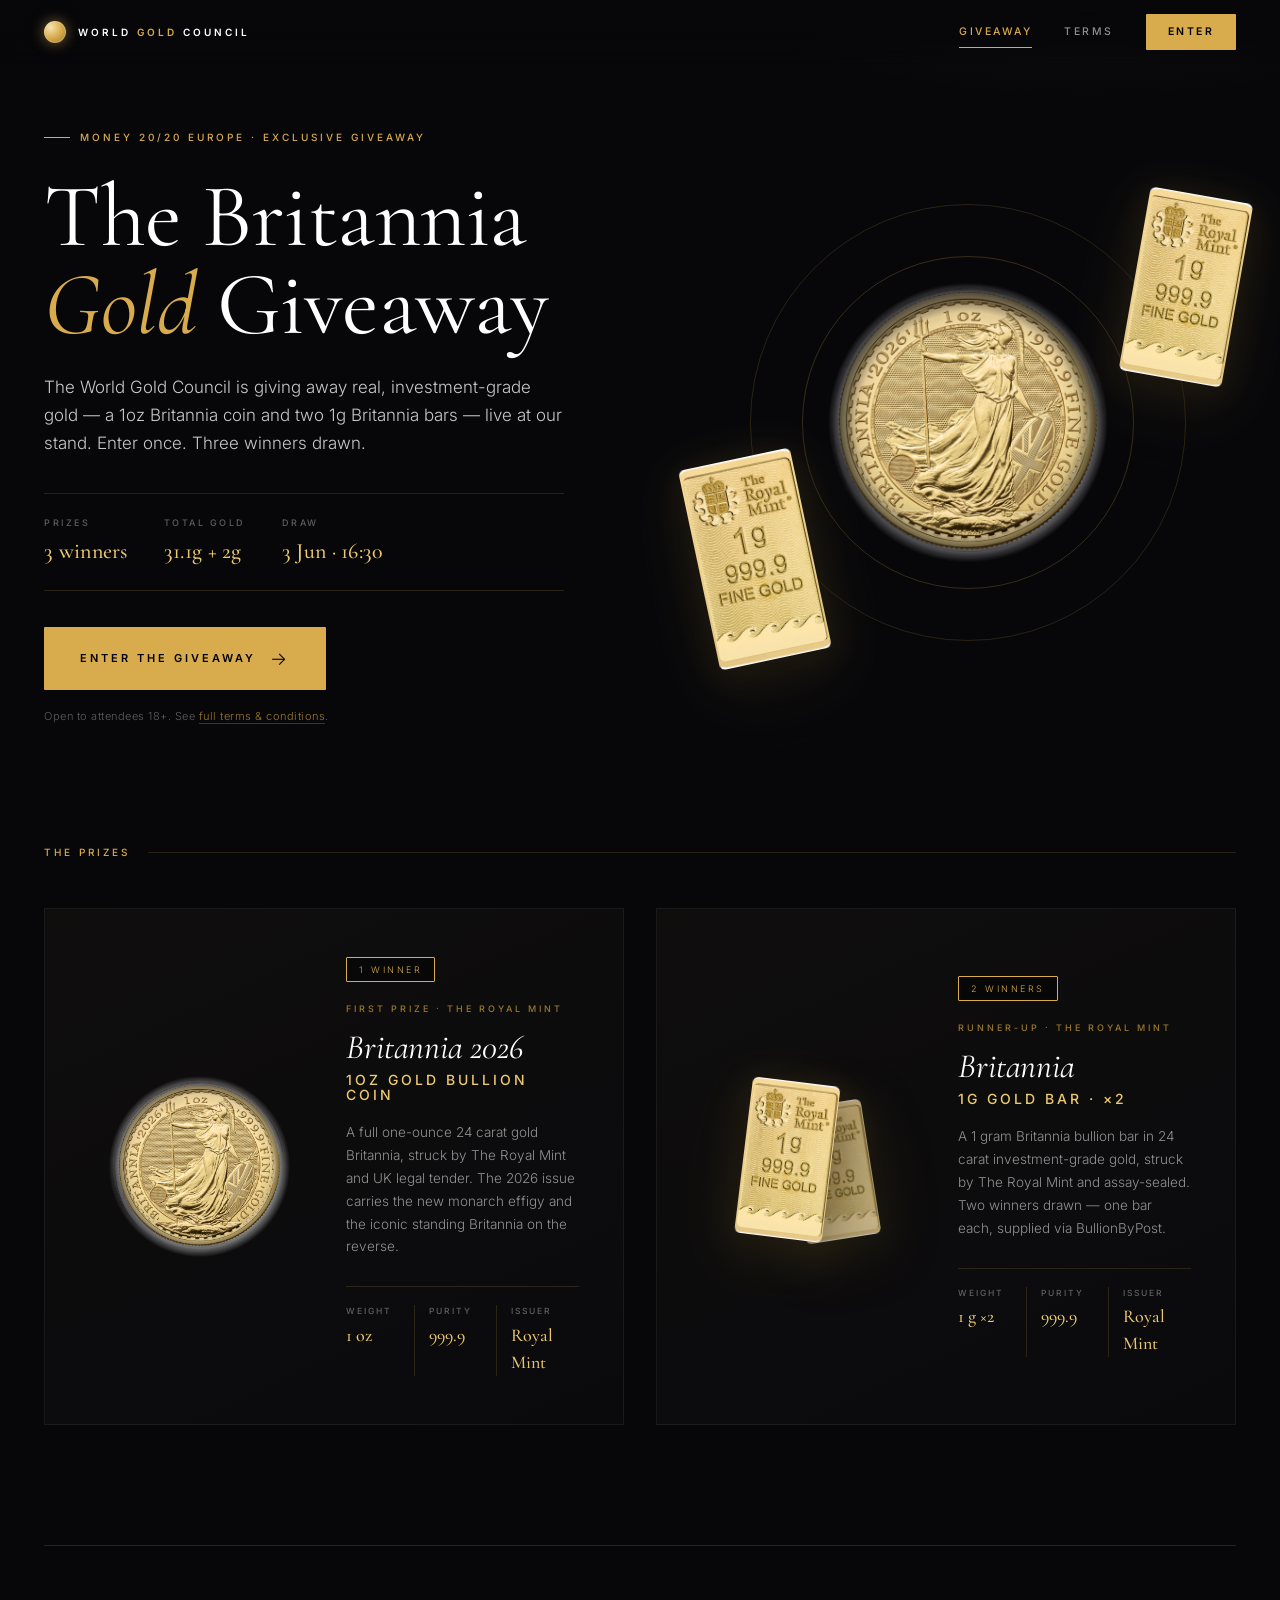
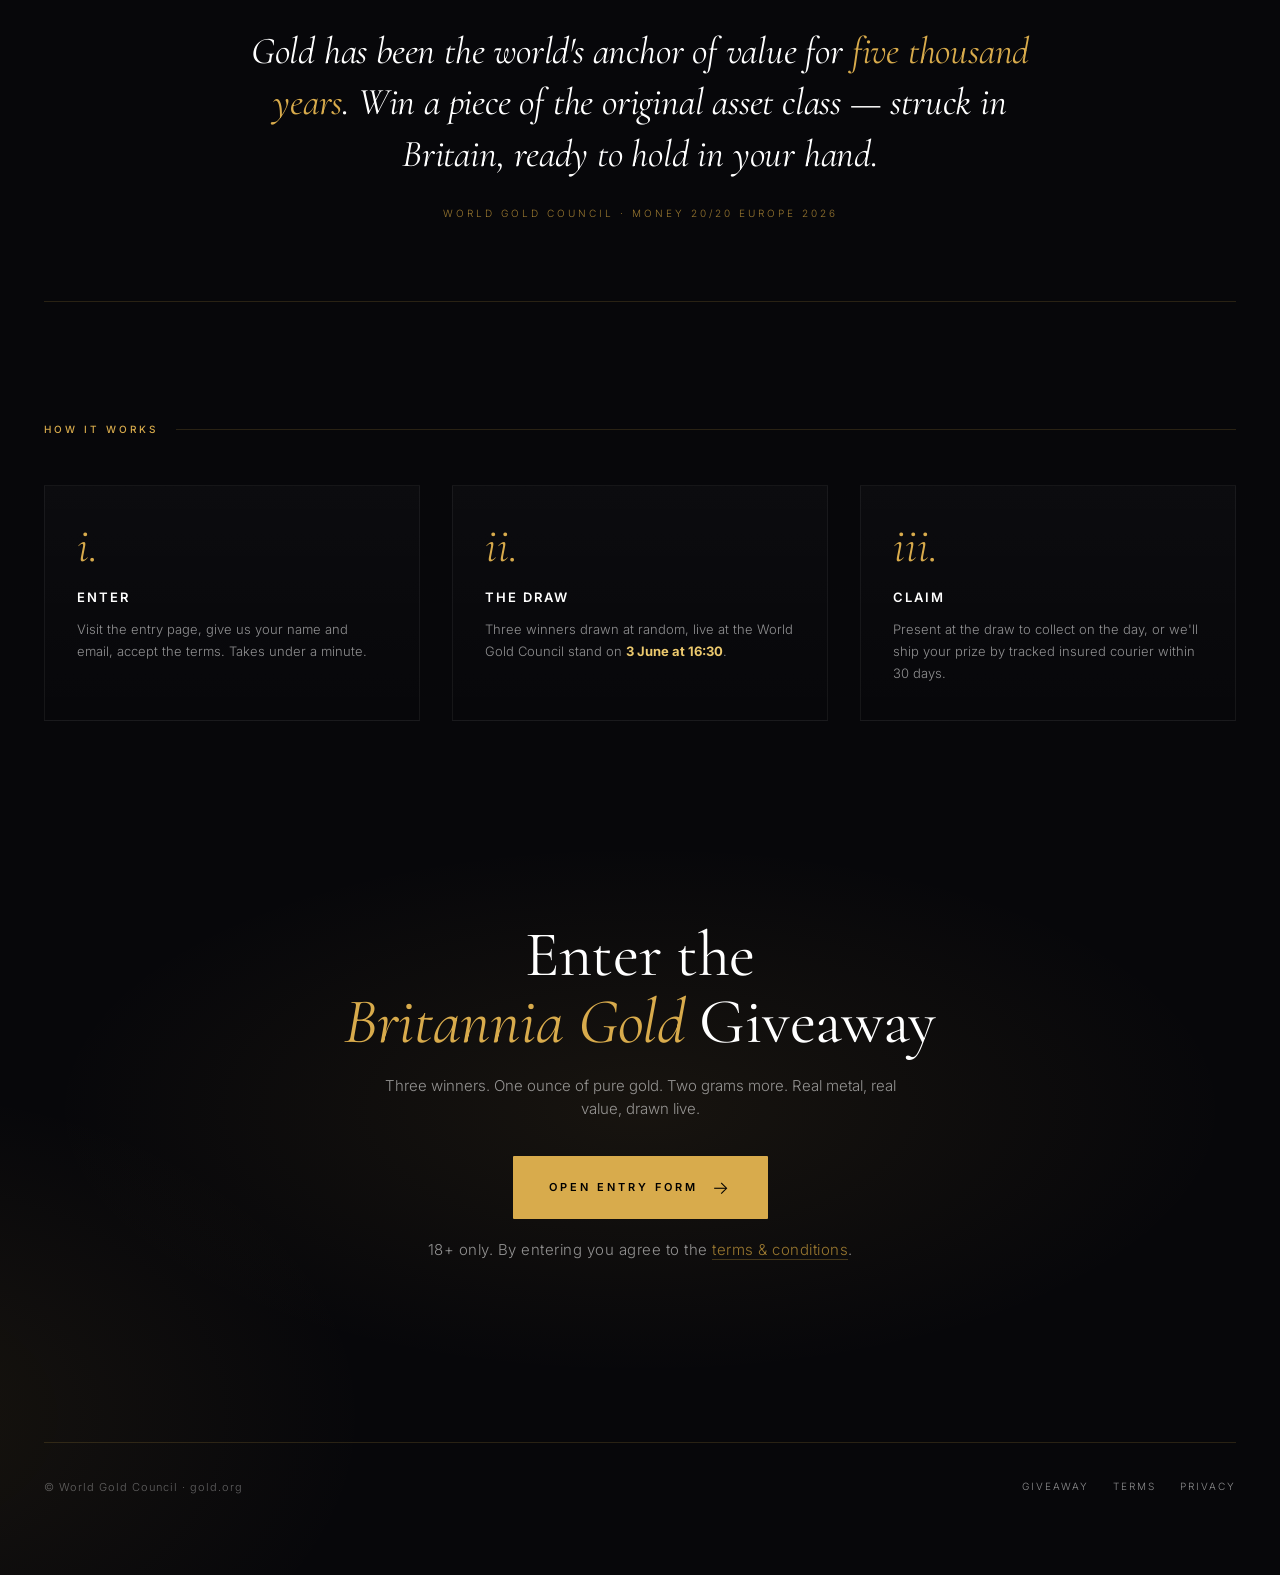
==== index.html @ b388263b "Kill white flash: dark iframe bg + gold disc loader, fade in on load" ====
<!DOCTYPE html>
<html lang="en">
<head>
<meta charset="UTF-8">
<meta name="viewport" content="width=device-width, initial-scale=1.0">
<title>The Britannia Gold Giveaway — World Gold Council</title>
<link rel="preconnect" href="https://fonts.googleapis.com">
<link rel="preconnect" href="https://fonts.gstatic.com" crossorigin>
<link href="https://fonts.googleapis.com/css2?family=Cormorant+Garamond:ital,wght@0,300;0,400;0,500;0,600;1,300;1,400;1,500&family=Inter:wght@300;400;500;600;700&display=swap" rel="stylesheet">
<link rel="stylesheet" href="styles.css">
</head>
<body>

<!-- ═══ HEADER ═══ -->
<header class="hdr">
  <a class="brand" href="index.html">
    <span class="brand-mark"></span>
    <span class="brand-text">World <span>Gold</span> Council</span>
  </a>
  <nav class="nav">
    <a class="on" href="index.html">Giveaway</a>
    <a href="terms.html">Terms</a>
    <a class="cta" href="#enter">Enter</a>
  </nav>
</header>

<!-- ═══ MAIN ═══ -->
<main class="page">

  <!-- HERO -->
  <section class="hero">
    <div class="hero-copy">
      <p class="eyebrow">Money 20/20 Europe · Exclusive Giveaway</p>
      <h1 class="hero-title">The Britannia<br><em>Gold</em> Giveaway</h1>
      <p class="hero-sub">
        The World Gold Council is giving away real, investment-grade gold &mdash;
        a 1oz Britannia coin and two 1g Britannia bars &mdash; live at our stand.
        Enter once. Three winners drawn.
      </p>

      <div class="hero-meta">
        <div class="hero-meta-item">
          <span class="hero-meta-label">Prizes</span>
          <span class="hero-meta-value">3 winners</span>
        </div>
        <div class="hero-meta-item">
          <span class="hero-meta-label">Total gold</span>
          <span class="hero-meta-value">31.1g + 2g</span>
        </div>
        <div class="hero-meta-item">
          <span class="hero-meta-label">Draw</span>
          <span class="hero-meta-value">3 Jun · 16:30</span>
        </div>
      </div>

      <a class="hero-cta" href="#enter" id="cta-top">
        Enter the Giveaway
        <span class="arrow">→</span>
      </a>
      <p class="hero-fine">
        Open to attendees 18+. See <a href="terms.html">full terms &amp; conditions</a>.
      </p>
    </div>

    <!-- Hero visual -->
    <div class="hero-art">
      <div class="stage">
        <span class="ring r1"></span>
        <span class="ring r2"></span>
        <span class="ring r3"></span>

        <!-- 1g bar — top right -->
        <div class="bar-stage b2">
          <img class="product-bar" src="img/britannia-1g-bar.webp" alt="Royal Mint Britannia 1g Gold Bar">
        </div>

        <!-- 1oz coin centre -->
        <div class="coin-stage">
          <img class="product-coin" src="img/britannia-1oz-coin.jpg" alt="Britannia 2026 1oz Gold Bullion Coin">
        </div>


        <!-- 1g bar — bottom left -->
        <div class="bar-stage b1">
          <img class="product-bar" src="img/britannia-1g-bar.webp" alt="Royal Mint Britannia 1g Gold Bar">
        </div>
      </div>
    </div>
  </section>

  <!-- ═══ PRIZES ═══ -->
  <p class="section-label">The Prizes</p>
  <section class="prizes">

    <article class="prize">
      <div class="prize-art">
        <img class="product-coin" src="img/britannia-1oz-coin.jpg" alt="Britannia 2026 1oz Gold Bullion Coin">
      </div>
      <div class="prize-body">
        <span class="badge">1 Winner</span>
        <p class="prize-kicker">First Prize · The Royal Mint</p>
        <h3 class="prize-title">Britannia 2026<strong>1oz Gold Bullion Coin</strong></h3>
        <p class="prize-desc">
          A full one-ounce 24 carat gold Britannia, struck by The Royal Mint
          and UK legal tender. The 2026 issue carries the new monarch effigy
          and the iconic standing Britannia on the reverse.
        </p>
        <div class="prize-specs">
          <div class="spec"><span class="spec-label">Weight</span><span class="spec-value">1 oz</span></div>
          <div class="spec"><span class="spec-label">Purity</span><span class="spec-value">999.9</span></div>
          <div class="spec"><span class="spec-label">Issuer</span><span class="spec-value">Royal Mint</span></div>
        </div>
      </div>
    </article>

    <article class="prize">
      <div class="prize-art">
        <div class="bar-pair">
          <img class="product-bar" src="img/britannia-1g-bar.webp" alt="Royal Mint Britannia 1g Gold Bar">
          <img class="product-bar" src="img/britannia-1g-bar.webp" alt="Royal Mint Britannia 1g Gold Bar">
        </div>
      </div>
      <div class="prize-body">
        <span class="badge">2 Winners</span>
        <p class="prize-kicker">Runner-up · The Royal Mint</p>
        <h3 class="prize-title">Britannia<strong>1g Gold Bar · ×2</strong></h3>
        <p class="prize-desc">
          A 1 gram Britannia bullion bar in 24 carat investment-grade gold,
          struck by The Royal Mint and assay-sealed. Two winners drawn &mdash;
          one bar each, supplied via BullionByPost.
        </p>
        <div class="prize-specs">
          <div class="spec"><span class="spec-label">Weight</span><span class="spec-value">1 g ×2</span></div>
          <div class="spec"><span class="spec-label">Purity</span><span class="spec-value">999.9</span></div>
          <div class="spec"><span class="spec-label">Issuer</span><span class="spec-value">Royal Mint</span></div>
        </div>
      </div>
    </article>

  </section>

  <!-- ═══ BAND ═══ -->
  <section class="band">
    <p class="quote">
      Gold has been the world's anchor of value for <em>five thousand years</em>.
      Win a piece of the original asset class &mdash; struck in Britain,
      ready to hold in your hand.
    </p>
    <p class="attrib">World Gold Council · Money 20/20 Europe 2026</p>
  </section>

  <!-- ═══ HOW IT WORKS ═══ -->
  <p class="section-label">How it Works</p>
  <section class="steps">
    <div class="step">
      <div class="step-num">i.</div>
      <p class="step-title">Enter</p>
      <p class="step-desc">Visit the entry page, give us your name and email, accept the terms. Takes under a minute.</p>
    </div>
    <div class="step">
      <div class="step-num">ii.</div>
      <p class="step-title">The Draw</p>
      <p class="step-desc">Three winners drawn at random, live at the World Gold Council stand on <strong style="color:var(--gold-lt)">3 June at 16:30</strong>.</p>
    </div>
    <div class="step">
      <div class="step-num">iii.</div>
      <p class="step-title">Claim</p>
      <p class="step-desc">Present at the draw to collect on the day, or we'll ship your prize by tracked insured courier within 30 days.</p>
    </div>
  </section>

  <!-- ═══ FINAL CTA ═══ -->
  <section class="final-cta" id="enter">
    <h2>Enter the<br><em>Britannia Gold</em> Giveaway</h2>
    <p>Three winners. One ounce of pure gold. Two grams more. Real metal, real value, drawn live.</p>
    <a class="hero-cta" href="#" id="cta-form">
      Open Entry Form
      <span class="arrow">→</span>
    </a>
    <p class="hero-fine" style="margin-top:20px">
      18+ only. By entering you agree to the <a href="terms.html">terms &amp; conditions</a>.
    </p>
  </section>

  <!-- ═══ FOOTER ═══ -->
  <footer class="footer">
    <div class="footer-left">© World Gold Council · gold.org</div>
    <div class="footer-right">
      <a href="index.html">Giveaway</a>
      <a href="terms.html">Terms</a>
      <a href="https://www.gold.org/privacy-policy" target="_blank" rel="noopener">Privacy</a>
    </div>
  </footer>

</main>

<script>
  (function(){
    var FORM_URL = 'https://woobox.com/uxaxvy';
    var triggers = document.querySelectorAll('#cta-top, .nav .cta, #cta-form');

    function openOverlay(e){
      if(e) e.preventDefault();
      if(document.getElementById('form-overlay')) return;

      var overlay = document.createElement('div');
      overlay.id = 'form-overlay';
      overlay.innerHTML =
        '<div class="fo-hdr">' +
          '<a class="brand" href="#" data-close>' +
            '<span class="brand-mark"></span>' +
            '<span class="brand-text">World <span>Gold</span> Council</span>' +
          '</a>' +
          '<button class="fo-close" type="button" data-close aria-label="Close form">' +
            '<span style="font-size:14px;line-height:1">&times;</span> Close' +
          '</button>' +
        '</div>' +
        '<div class="fo-body">' +
          '<div class="fo-loader">' +
            '<span class="fo-loader-mark"></span>' +
            '<span class="fo-loader-label">Loading entry form…</span>' +
          '</div>' +
          '<iframe class="fo-frame" src="' + FORM_URL + '" title="Enter the Britannia Gold Giveaway" allow="clipboard-write"></iframe>' +
        '</div>';

      document.body.appendChild(overlay);
      document.body.classList.add('overlay-open');

      // Reveal the iframe once it has finished loading; fall back to a timer
      // in case the load event never fires (cross-origin quirks).
      var frame  = overlay.querySelector('.fo-frame');
      var loader = overlay.querySelector('.fo-loader');
      var revealed = false;
      function reveal(){
        if(revealed) return; revealed = true;
        frame.classList.add('ready');
        loader.classList.add('hide');
        setTimeout(function(){ if(loader && loader.parentNode) loader.parentNode.removeChild(loader); }, 400);
      }
      frame.addEventListener('load', reveal);
      setTimeout(reveal, 4500); // safety fallback

      overlay.querySelectorAll('[data-close]').forEach(function(b){
        b.addEventListener('click', closeOverlay);
      });
      document.addEventListener('keydown', escHandler);
    }

    function closeOverlay(e){
      if(e) e.preventDefault();
      var overlay = document.getElementById('form-overlay');
      if(!overlay) return;
      overlay.classList.add('closing');
      document.removeEventListener('keydown', escHandler);
      setTimeout(function(){
        overlay.remove();
        document.body.classList.remove('overlay-open');
      }, 240);
    }

    function escHandler(ev){
      if(ev.key === 'Escape') closeOverlay();
    }

    triggers.forEach(function(el){
      el.setAttribute('href', FORM_URL);   // graceful fallback if JS fails
      el.removeAttribute('target');
      el.removeAttribute('rel');
      el.addEventListener('click', openOverlay);
    });
  })();
</script>

</body>
</html>
---- styles.css ----
/* ══════════════════════════════════════════════════════
   WGC Britannia Giveaway — refined editorial styling
   ══════════════════════════════════════════════════════ */

*,*::before,*::after{box-sizing:border-box;margin:0;padding:0}

:root{
  --bg:        #07070a;
  --bg-deep:   #000000;
  --surface:   #0d0d10;
  --card:      #131316;
  --line:      rgba(216,171,76,.16);
  --line-2:    rgba(255,255,255,.06);
  --gold:      #d8ab4c;
  --gold-lt:   #ecc96e;
  --gold-pl:   #f5e4b0;
  --gold-dk:   #9a7830;
  --gold-deep: #5a4612;
  --txt:       #FFFFFF;
  --txt-2:     rgba(255,255,255,.78);
  --txt-m:     rgba(255,255,255,.55);
  --txt-d:     rgba(255,255,255,.35);

  --display: 'Cormorant Garamond', 'Times New Roman', serif;
  --sans:    'Inter', 'Helvetica Neue', Arial, sans-serif;
  --mono:    'JetBrains Mono', ui-monospace, monospace;
}

html,body{min-height:100%;background:var(--bg);color:var(--txt);font-family:var(--sans);font-weight:300;-webkit-font-smoothing:antialiased;-moz-osx-font-smoothing:grayscale;scroll-behavior:smooth;line-height:1.5}
body{
  background:
    radial-gradient(1100px 700px at 85% -10%,rgba(216,171,76,.12),transparent 60%),
    radial-gradient(900px 600px at -10% 95%,rgba(216,171,76,.08),transparent 55%),
    var(--bg);
  overflow-x:hidden;
}
a{color:var(--gold);text-decoration:none;transition:color .2s}
a:hover{color:var(--gold-lt)}

img,svg{display:block;max-width:100%}

::selection{background:rgba(216,171,76,.35);color:var(--txt)}

/* ── HEADER ── */
.hdr{
  position:fixed;top:0;left:0;right:0;z-index:200;
  display:flex;align-items:center;justify-content:space-between;
  padding:18px 44px;height:64px;
  background:linear-gradient(180deg,rgba(7,7,10,.92) 60%,rgba(7,7,10,0));
  backdrop-filter:blur(8px);
  -webkit-backdrop-filter:blur(8px);
}
.brand{
  display:flex;align-items:center;gap:12px;
  font-family:var(--sans);text-decoration:none;color:var(--txt);
  white-space:nowrap;
}
.brand-mark{
  width:22px;height:22px;border-radius:50%;
  background:radial-gradient(circle at 30% 28%,var(--gold-pl) 0%,var(--gold) 50%,var(--gold-dk) 100%);
  box-shadow:0 0 14px rgba(216,171,76,.55),inset 0 0 0 1px rgba(255,255,255,.18);
  flex-shrink:0;
}
.brand-text{
  font-family:var(--sans);font-size:10px;font-weight:600;
  letter-spacing:3px;text-transform:uppercase;color:var(--txt);
  line-height:1;
}
.brand-text span{color:var(--gold);font-weight:600}

.nav{display:flex;align-items:center;gap:32px}
.nav a{
  font-size:10.5px;font-weight:500;letter-spacing:2.5px;
  text-transform:uppercase;color:var(--txt-m);
  padding:6px 0;position:relative;
}
.nav a:hover{color:var(--gold)}
.nav a.on{color:var(--gold)}
.nav a.on::after{
  content:'';position:absolute;left:0;right:0;bottom:-2px;
  height:1px;background:var(--gold);
}
.nav .cta{
  background:var(--gold);color:var(--bg-deep);
  padding:10px 22px;border-radius:1px;font-weight:600;
  transition:background .2s,transform .15s;
}
.nav .cta:hover{background:var(--gold-lt);transform:translateY(-1px);color:var(--bg-deep)}
.nav .cta.on::after{display:none}

/* ── PAGE ── */
.page{min-height:100vh;padding:120px 44px 80px;max-width:1320px;margin:0 auto}

/* ── HERO ── */
.hero{
  display:grid;grid-template-columns:1.05fr .95fr;gap:64px;
  align-items:center;margin-bottom:120px;
}
.hero-copy .eyebrow{
  display:inline-flex;align-items:center;gap:10px;
  font-size:10px;font-weight:500;letter-spacing:3px;text-transform:uppercase;
  color:var(--gold);margin-bottom:28px;
}
.eyebrow::before{
  content:'';display:inline-block;width:26px;height:1px;background:var(--gold);
}
.hero-title{
  font-family:var(--display);font-weight:400;
  font-size:clamp(48px,7vw,96px);line-height:.98;letter-spacing:-.5px;
  color:var(--txt);margin-bottom:24px;
}
.hero-title em{
  font-style:italic;color:var(--gold);font-weight:400;
  display:inline-block;
}
.hero-sub{
  font-size:17px;line-height:1.65;color:var(--txt-2);font-weight:300;
  max-width:520px;margin-bottom:36px;
}
.hero-meta{
  display:flex;gap:36px;flex-wrap:wrap;
  padding:22px 0;border-top:1px solid var(--line);border-bottom:1px solid var(--line);
  margin-bottom:36px;max-width:520px;
}
.hero-meta-item{display:flex;flex-direction:column;gap:6px}
.hero-meta-label{font-size:9px;letter-spacing:2.5px;text-transform:uppercase;color:var(--txt-d);font-weight:500}
.hero-meta-value{font-family:var(--display);font-size:22px;color:var(--gold-lt);font-weight:500;letter-spacing:.3px}
.hero-cta{
  display:inline-flex;align-items:center;gap:14px;
  background:var(--gold);color:var(--bg-deep);
  padding:18px 36px;border:none;border-radius:1px;
  font-family:var(--sans);font-size:11px;font-weight:600;
  letter-spacing:3px;text-transform:uppercase;cursor:pointer;
  transition:background .25s,transform .15s,box-shadow .25s;
  text-decoration:none;
}
.hero-cta:hover{background:var(--gold-lt);color:var(--bg-deep);transform:translateY(-2px);box-shadow:0 14px 40px rgba(216,171,76,.3)}
.hero-cta .arrow{font-size:18px;font-weight:300;transition:transform .25s}
.hero-cta:hover .arrow{transform:translateX(4px)}
.hero-fine{
  margin-top:18px;font-size:11px;color:var(--txt-d);
  letter-spacing:.5px;
}
.hero-fine a{color:var(--gold-dk);border-bottom:1px solid rgba(154,120,48,.4)}
.hero-fine a:hover{color:var(--gold);border-bottom-color:var(--gold)}

/* Hero illustration column */
.hero-art{
  position:relative;display:flex;align-items:center;justify-content:center;
  min-height:520px;
}
.hero-art .stage{
  position:relative;width:100%;max-width:520px;aspect-ratio:1/1;
  display:flex;align-items:center;justify-content:center;
}
.hero-art .ring{
  position:absolute;border-radius:50%;border:1px solid var(--line);
  pointer-events:none;
}
.hero-art .ring.r1{inset:8%}
.hero-art .ring.r2{inset:18%;border-color:rgba(216,171,76,.22)}
.hero-art .ring.r3{inset:30%;border-color:rgba(216,171,76,.10)}
.hero-art .coin-stage{
  position:relative;z-index:2;width:68%;aspect-ratio:1/1;
  display:flex;align-items:center;justify-content:center;
  animation:floaty 6s ease-in-out infinite;
}
.hero-art .bar-stage{
  position:absolute;z-index:3;
  animation:floaty 7s ease-in-out infinite;
  display:flex;align-items:center;justify-content:center;
}
.hero-art .bar-stage.b1{bottom:4%;left:-2%;width:22%;animation-delay:-2s}
.hero-art .bar-stage.b2{top:6%;right:-2%;width:20%;animation-delay:-4s}
.hero-art .bar-stage .product-bar{
  transform-origin:center;
}
.hero-art .bar-stage.b1 .product-bar{transform:rotate(-12deg)}
.hero-art .bar-stage.b2 .product-bar{transform:rotate(10deg)}

/* ── Product imagery ──
   Coin: circular mask to drop the white photo background.
   Bar : the white margins in the source photo are uneven; crop tightly with
         object-fit so we see only the bar surface, then a soft rounded rect. */

.product-coin{
  display:block;width:100%;height:auto;
  -webkit-mask-image:radial-gradient(circle at 50% 50%, #000 38%, rgba(0,0,0,.92) 44%, rgba(0,0,0,0) 56%);
          mask-image:radial-gradient(circle at 50% 50%, #000 38%, rgba(0,0,0,.92) 44%, rgba(0,0,0,0) 56%);
  filter:drop-shadow(0 18px 40px rgba(216,171,76,.35)) drop-shadow(0 0 28px rgba(216,171,76,.18));
}

/* The bar in the source image sits inside ~70% width × 92% height of the frame.
   We crop to that area precisely using object-fit:cover with a fixed aspect-ratio
   that matches the bar's actual proportions (≈0.56 : 1). */
.product-bar{
  display:block;width:100%;height:auto;
  aspect-ratio:0.56/1;
  object-fit:cover;
  object-position:center;
  border-radius:6px;
  filter:drop-shadow(0 14px 30px rgba(0,0,0,.55)) drop-shadow(0 6px 18px rgba(216,171,76,.22));
}

/* Prize card — coin and bars share the same 1:1 art square. The 1g bars are
   physically ~14×8mm — a fraction of the 32.7mm coin — so they MUST render
   smaller than the coin to read accurately. */
.prize-art{overflow:visible}
.prize-art .product-coin{
  -webkit-mask-image:radial-gradient(circle at 50% 50%, #000 40%, rgba(0,0,0,.92) 46%, rgba(0,0,0,0) 58%);
          mask-image:radial-gradient(circle at 50% 50%, #000 40%, rgba(0,0,0,.92) 46%, rgba(0,0,0,0) 58%);
  max-width:240px;
}

.prize-art .bar-pair{
  position:relative;
  width:170px;height:180px;          /* visibly smaller than the coin's 240px disc */
  display:block;
}
.prize-art .bar-pair .product-bar{
  position:absolute;top:50%;left:50%;
  width:88px;max-width:88px;          /* tight fixed size, no overflow */
  transform-origin:center;
}
.prize-art .bar-pair .product-bar:first-child{
  transform:translate(-22%,-46%) rotate(-9deg);
  opacity:.78;z-index:1;width:76px;max-width:76px;
}
.prize-art .bar-pair .product-bar:last-child{
  transform:translate(-78%,-54%) rotate(7deg);
  z-index:2;
}

@keyframes floaty{
  0%,100%{transform:translateY(0)}
  50%{transform:translateY(-10px)}
}

/* ── SECTION ── */
.section-label{
  display:flex;align-items:center;gap:18px;
  font-size:10px;letter-spacing:3px;text-transform:uppercase;
  color:var(--gold);font-weight:500;margin-bottom:48px;
}
.section-label::after{content:'';flex:1;height:1px;background:var(--line)}

/* ── PRIZE LIST ── */
.prizes{
  display:grid;grid-template-columns:repeat(2,1fr);gap:32px;
  margin-bottom:120px;
}
.prize{
  position:relative;
  background:linear-gradient(155deg,rgba(216,171,76,.04),rgba(255,255,255,.01));
  border:1px solid var(--line-2);
  padding:48px 44px;
  display:grid;grid-template-columns:1fr 1.05fr;gap:36px;align-items:center;
  transition:border-color .3s,transform .3s,background .3s;
}
.prize:hover{border-color:var(--gold-br);border-color:rgba(216,171,76,.35);background:linear-gradient(155deg,rgba(216,171,76,.07),rgba(255,255,255,.02))}
/* Badge — inline at the top of the body so it never overlaps title text */
.prize .badge{
  display:inline-block;align-self:flex-start;
  font-family:var(--sans);font-size:9px;letter-spacing:2.5px;
  text-transform:uppercase;color:var(--gold);
  padding:5px 12px;border:1px solid var(--gold);border-radius:1px;
  background:rgba(0,0,0,.4);
  margin-bottom:6px;
}
.prize-art{
  display:flex;align-items:center;justify-content:center;
  aspect-ratio:1/1;
}
.prize-body{display:flex;flex-direction:column;gap:14px}
.prize-kicker{
  font-size:9px;letter-spacing:3px;text-transform:uppercase;
  color:var(--gold-dk);font-weight:500;
}
.prize-title{
  font-family:var(--display);font-weight:400;font-style:italic;
  font-size:34px;line-height:1.05;color:var(--txt);
  letter-spacing:-.2px;
}
.prize-title strong{font-style:normal;color:var(--gold-lt);font-weight:500;display:block;font-size:14px;letter-spacing:3px;text-transform:uppercase;margin-top:8px;font-family:var(--sans)}
.prize-desc{
  font-size:13.5px;line-height:1.7;color:var(--txt-m);
  margin-top:4px;
}
.prize-specs{
  display:flex;gap:0;border-top:1px solid var(--line);margin-top:14px;padding-top:18px;
}
.spec{flex:1;display:flex;flex-direction:column;gap:4px;padding-right:14px}
.spec + .spec{border-left:1px solid var(--line);padding-left:14px}
.spec-label{font-size:8.5px;letter-spacing:2px;text-transform:uppercase;color:var(--txt-d);font-weight:500}
.spec-value{font-family:var(--display);font-size:18px;color:var(--gold-lt);font-weight:500}

/* ── BAND (why gold) ── */
.band{
  padding:80px 0;margin-bottom:120px;
  border-top:1px solid var(--line);border-bottom:1px solid var(--line);
  text-align:center;
}
.band .quote{
  font-family:var(--display);font-style:italic;font-weight:400;
  font-size:clamp(24px,3.2vw,38px);line-height:1.35;
  color:var(--txt);max-width:840px;margin:0 auto 26px;letter-spacing:-.2px;
}
.band .quote em{color:var(--gold);font-style:italic}
.band .attrib{
  font-size:10px;letter-spacing:3px;text-transform:uppercase;
  color:var(--gold-dk);
}

/* ── HOW IT WORKS ── */
.steps{
  display:grid;grid-template-columns:repeat(3,1fr);gap:32px;
  margin-bottom:120px;
}
.step{
  padding:36px 32px;border:1px solid var(--line-2);
  background:linear-gradient(180deg,rgba(255,255,255,.02),transparent);
  position:relative;
}
.step-num{
  font-family:var(--display);font-size:48px;font-weight:300;color:var(--gold);
  line-height:1;margin-bottom:18px;font-style:italic;
}
.step-title{
  font-size:13px;font-weight:600;letter-spacing:2px;text-transform:uppercase;
  color:var(--txt);margin-bottom:10px;
}
.step-desc{font-size:13px;line-height:1.7;color:var(--txt-m)}

/* ── FINAL CTA ── */
.final-cta{
  text-align:center;padding:80px 24px;
  background:radial-gradient(ellipse at center,rgba(216,171,76,.08),transparent 70%);
  margin-bottom:64px;
}
.final-cta h2{
  font-family:var(--display);font-weight:400;font-size:clamp(34px,5vw,64px);
  line-height:1.05;color:var(--txt);margin-bottom:20px;letter-spacing:-.3px;
}
.final-cta h2 em{font-style:italic;color:var(--gold)}
.final-cta p{font-size:15px;color:var(--txt-m);margin-bottom:36px;max-width:520px;margin-left:auto;margin-right:auto}

/* ── FOOTER ── */
.footer{
  border-top:1px solid var(--line);
  padding:36px 0 0;display:flex;justify-content:space-between;align-items:center;
  flex-wrap:wrap;gap:16px;
}
.footer-left{font-size:11px;color:var(--txt-d);letter-spacing:1px}
.footer-right{display:flex;gap:24px;font-size:10px;letter-spacing:2px;text-transform:uppercase}
.footer-right a{color:var(--txt-m)}
.footer-right a:hover{color:var(--gold)}

/* ══════════════════════════════
   TERMS PAGE
══════════════════════════════ */
.terms-wrap{max-width:780px;margin:0 auto}
.terms-head{text-align:center;margin-bottom:56px}
.terms-head .eyebrow{justify-content:center}
.terms-head .eyebrow::before,
.terms-head .eyebrow::after{
  content:'';display:inline-block;width:26px;height:1px;background:var(--gold);
}
.terms-head h1{
  font-family:var(--display);font-weight:400;
  font-size:clamp(40px,5.5vw,72px);line-height:1.0;letter-spacing:-.4px;
  color:var(--txt);margin-bottom:14px;
}
.terms-head h1 em{font-style:italic;color:var(--gold);font-weight:400}
.terms-head .lede{
  font-family:var(--display);font-style:italic;font-size:20px;color:var(--txt-m);
  margin-bottom:10px;
}
.terms-head .meta{font-size:10px;letter-spacing:2px;text-transform:uppercase;color:var(--gold-dk)}

.terms-body h2{
  font-family:var(--display);font-weight:400;font-style:italic;
  font-size:24px;letter-spacing:.2px;color:var(--gold-lt);
  margin-top:48px;margin-bottom:18px;padding-bottom:14px;
  border-bottom:1px solid var(--line);
  display:flex;align-items:baseline;gap:14px;
}
.terms-body h2 .num{
  font-family:var(--sans);font-style:normal;font-size:10px;font-weight:500;
  letter-spacing:2px;color:var(--gold-dk);
}
.terms-body p,.terms-body li{
  font-size:14px;line-height:1.85;color:var(--txt-2);font-weight:300;
  margin-bottom:14px;
}
.terms-body strong{color:var(--txt);font-weight:500}
.terms-body ol,.terms-body ul{margin-left:22px;margin-bottom:18px}
.terms-body li{margin-bottom:10px}
.terms-body a{border-bottom:1px solid rgba(216,171,76,.4)}
.terms-body a:hover{border-bottom-color:var(--gold-lt)}

.back-link{
  display:inline-flex;align-items:center;gap:10px;
  font-size:10px;letter-spacing:2.5px;text-transform:uppercase;
  color:var(--gold-dk);margin-bottom:36px;font-weight:500;
}
.back-link:hover{color:var(--gold)}

/* ══════════════════════════════
   FORM OVERLAY (woobox embed)
══════════════════════════════ */
#form-overlay{
  position:fixed;inset:0;z-index:9999;background:var(--bg);
  display:flex;flex-direction:column;
  animation:overlayIn .35s ease both;
}
#form-overlay.closing{animation:overlayOut .25s ease both}
@keyframes overlayIn{from{opacity:0;transform:translateY(12px)}to{opacity:1;transform:none}}
@keyframes overlayOut{from{opacity:1}to{opacity:0;transform:translateY(8px)}}
.fo-hdr{
  display:flex;align-items:center;justify-content:space-between;
  padding:14px 36px;height:64px;flex-shrink:0;
  border-bottom:1px solid var(--line);background:rgba(7,7,10,.96);
}
.fo-eyebrow{
  display:none;font-size:10px;letter-spacing:2.5px;text-transform:uppercase;color:var(--gold);
}
.fo-close{
  display:inline-flex;align-items:center;gap:10px;background:none;
  border:1px solid var(--gold-br);color:var(--gold-dk);
  padding:9px 20px;border-radius:1px;
  font-family:var(--sans);font-size:10px;font-weight:500;
  letter-spacing:2.5px;text-transform:uppercase;cursor:pointer;
  transition:border-color .2s,color .2s,background .2s;
}
.fo-close:hover{border-color:var(--gold);color:var(--gold);background:rgba(216,171,76,.06)}
.fo-body{
  flex:1;position:relative;background:var(--bg);overflow:hidden;
}
.fo-frame{
  position:absolute;inset:0;width:100%;height:100%;border:0;
  background:transparent;opacity:0;transition:opacity .45s ease;
}
.fo-frame.ready{opacity:1}
.fo-loader{
  position:absolute;inset:0;display:flex;flex-direction:column;
  align-items:center;justify-content:center;gap:18px;
  background:var(--bg);transition:opacity .35s ease;pointer-events:none;
}
.fo-loader.hide{opacity:0}
.fo-loader-mark{
  width:34px;height:34px;border-radius:50%;
  background:radial-gradient(circle at 30% 28%,var(--gold-pl) 0%,var(--gold) 50%,var(--gold-dk) 100%);
  box-shadow:0 0 22px rgba(216,171,76,.55),inset 0 0 0 1px rgba(255,255,255,.18);
  animation:foPulse 1.6s ease-in-out infinite;
}
@keyframes foPulse{
  0%,100%{transform:scale(1);box-shadow:0 0 22px rgba(216,171,76,.55),inset 0 0 0 1px rgba(255,255,255,.18)}
  50%   {transform:scale(.86);box-shadow:0 0 38px rgba(216,171,76,.85),inset 0 0 0 1px rgba(255,255,255,.25)}
}
.fo-loader-label{
  font-family:var(--sans);font-size:10px;letter-spacing:3px;text-transform:uppercase;
  color:var(--gold-dk);
}
body.overlay-open{overflow:hidden}
@media(max-width:600px){
  .fo-hdr{padding:12px 14px;height:58px}
}

/* ══════════════════════════════
   RESPONSIVE
══════════════════════════════ */
@media(max-width:980px){
  .hero{grid-template-columns:1fr;gap:48px;margin-bottom:80px}
  .hero-art{min-height:380px;order:-1}
  .prizes{grid-template-columns:1fr;gap:22px;margin-bottom:80px}
  .prize{padding:36px 28px;grid-template-columns:1fr;gap:24px}
  .prize .badge{top:18px;right:18px}
  .steps{grid-template-columns:1fr;gap:18px;margin-bottom:80px}
  .band{padding:60px 0;margin-bottom:80px}
}
@media(max-width:600px){
  .hdr{padding:14px 20px;height:58px}
  .nav{gap:16px}
  .nav a{font-size:10px;letter-spacing:1.5px}
  .nav .cta{padding:8px 14px}
  .page{padding:96px 20px 60px}
  .hero-title{font-size:46px}
  .hero-meta{gap:22px;max-width:none}
  .prize{padding:28px 22px}
  .prize-title{font-size:28px}
  .footer{flex-direction:column;align-items:flex-start}
}
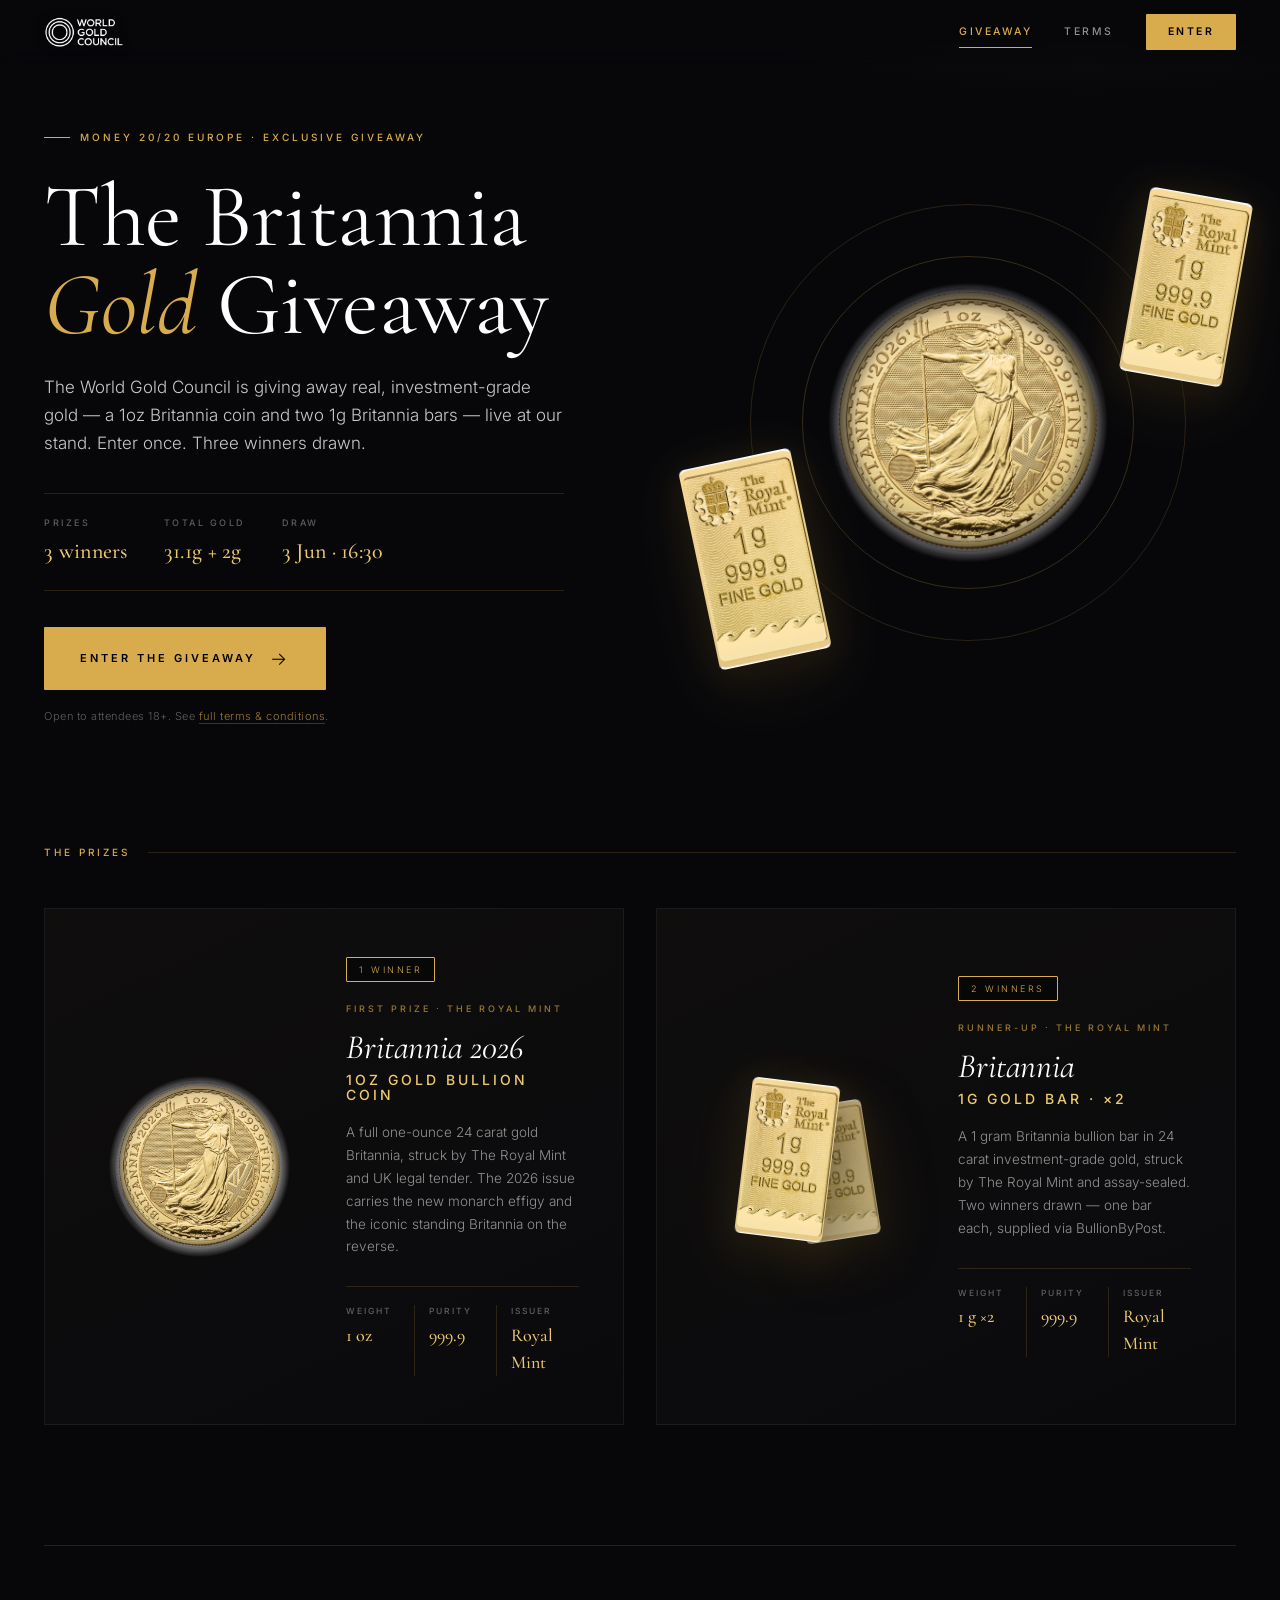
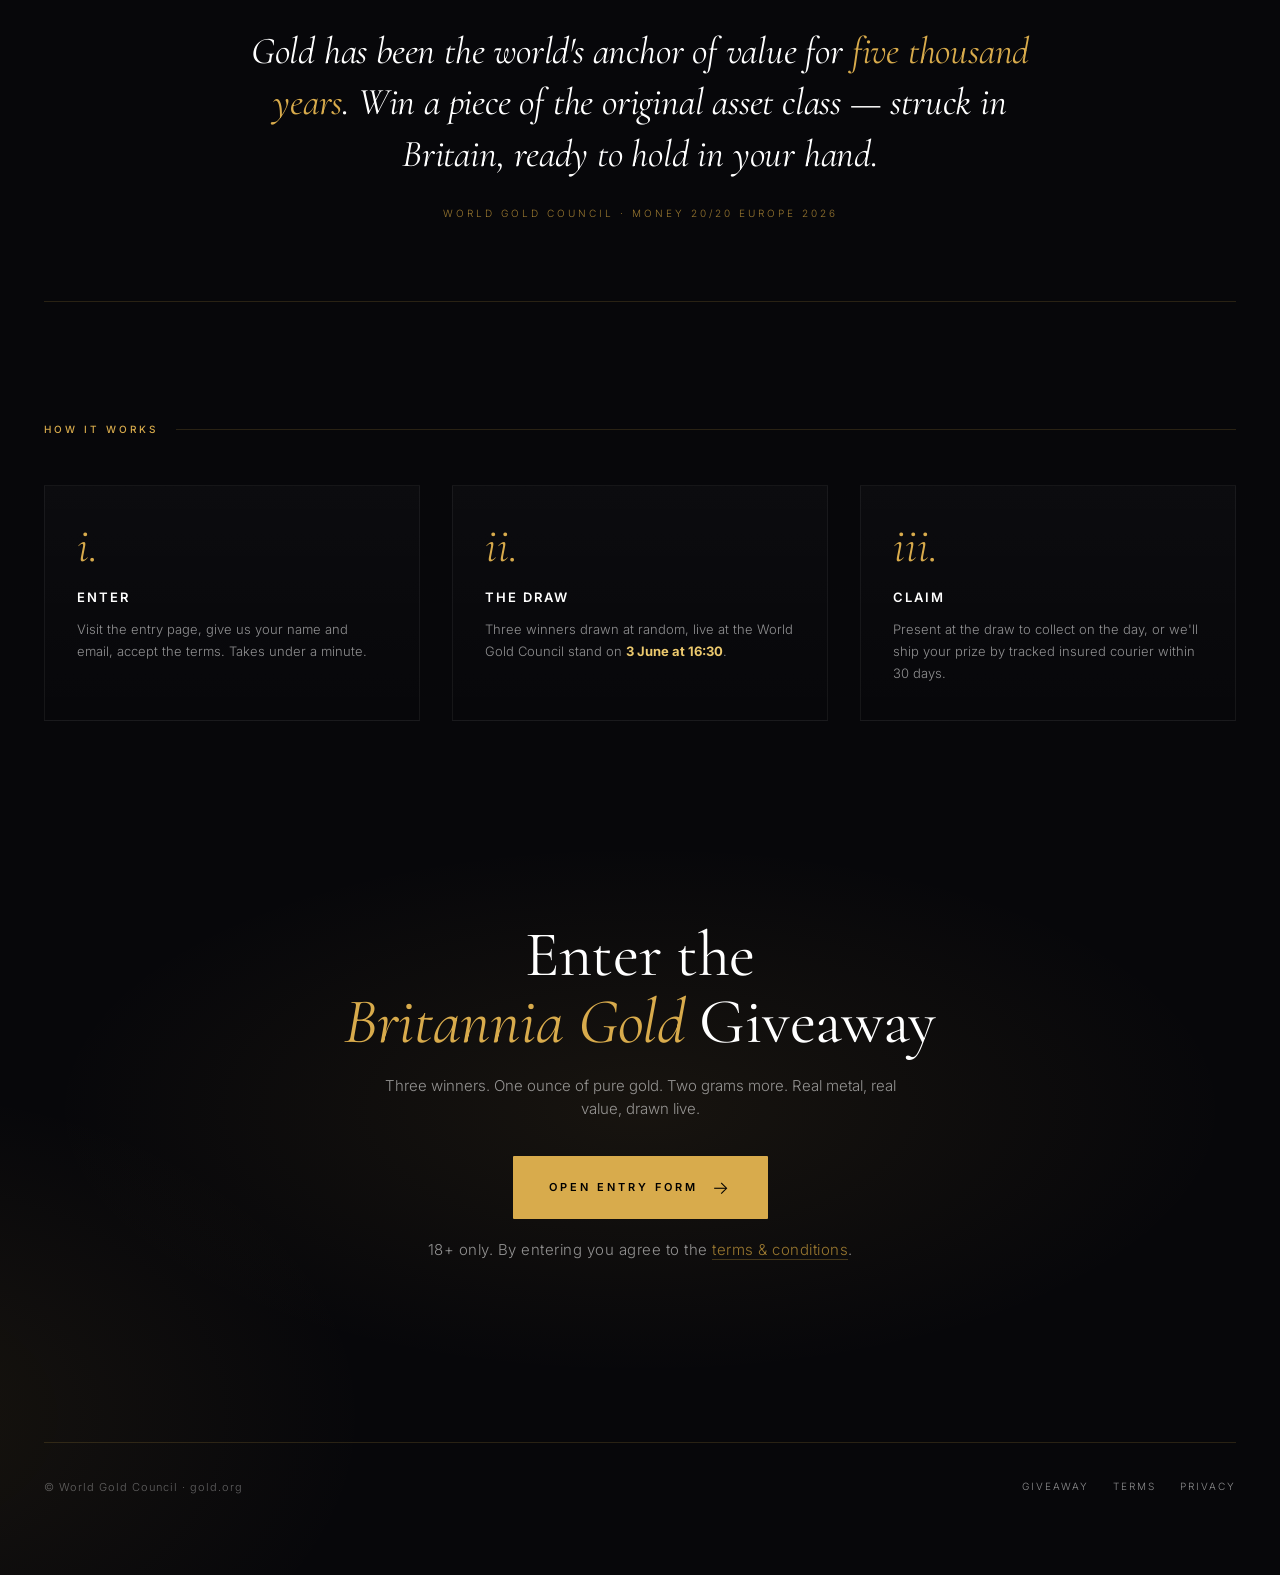
==== commit 46578f91: "Swap gold-disc + wordmark for actual WGC logo PNG" ====
--- a/index.html
+++ b/index.html
@@ -14,8 +14,7 @@
 <!-- ═══ HEADER ═══ -->
 <header class="hdr">
   <a class="brand" href="index.html">
-    <span class="brand-mark"></span>
-    <span class="brand-text">World <span>Gold</span> Council</span>
+    <img class="brand-logo" src="img/wgc-logo.png" alt="World Gold Council">
   </a>
   <nav class="nav">
     <a class="on" href="index.html">Giveaway</a>
@@ -208,8 +207,7 @@
       overlay.innerHTML =
         '<div class="fo-hdr">' +
           '<a class="brand" href="#" data-close>' +
-            '<span class="brand-mark"></span>' +
-            '<span class="brand-text">World <span>Gold</span> Council</span>' +
+            '<img class="brand-logo" src="img/wgc-logo.png" alt="World Gold Council">' +
           '</a>' +
           '<button class="fo-close" type="button" data-close aria-label="Close form">' +
             '<span style="font-size:14px;line-height:1">&times;</span> Close' +
--- a/styles.css
+++ b/styles.css
@@ -55,18 +55,13 @@
   font-family:var(--sans);text-decoration:none;color:var(--txt);
   white-space:nowrap;
 }
-.brand-mark{
-  width:22px;height:22px;border-radius:50%;
-  background:radial-gradient(circle at 30% 28%,var(--gold-pl) 0%,var(--gold) 50%,var(--gold-dk) 100%);
-  box-shadow:0 0 14px rgba(216,171,76,.55),inset 0 0 0 1px rgba(255,255,255,.18);
-  flex-shrink:0;
-}
-.brand-text{
-  font-family:var(--sans);font-size:10px;font-weight:600;
-  letter-spacing:3px;text-transform:uppercase;color:var(--txt);
-  line-height:1;
-}
-.brand-text span{color:var(--gold);font-weight:600}
+.brand-logo{
+  display:block;height:34px;width:auto;max-width:180px;
+  filter:drop-shadow(0 1px 6px rgba(0,0,0,.4));
+}
+@media(max-width:600px){
+  .brand-logo{height:28px}
+}
 
 .nav{display:flex;align-items:center;gap:32px}
 .nav a{
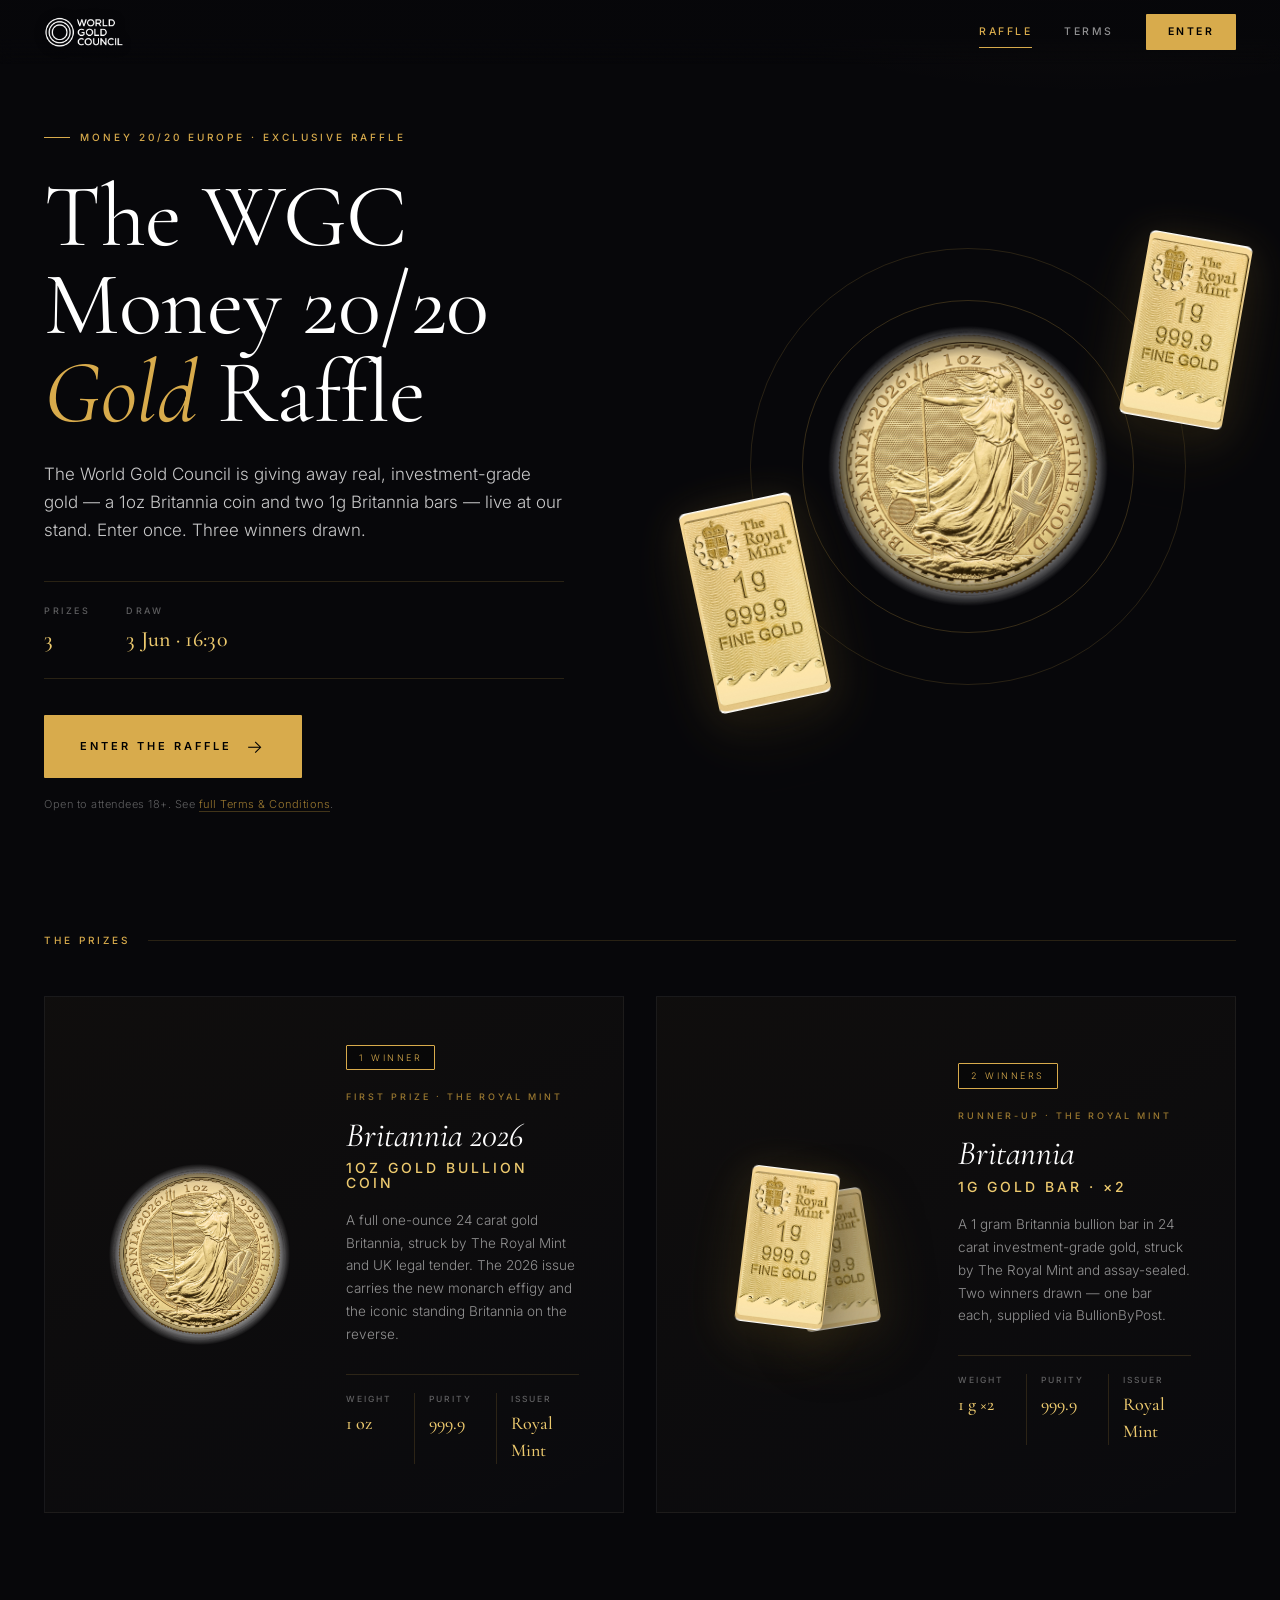
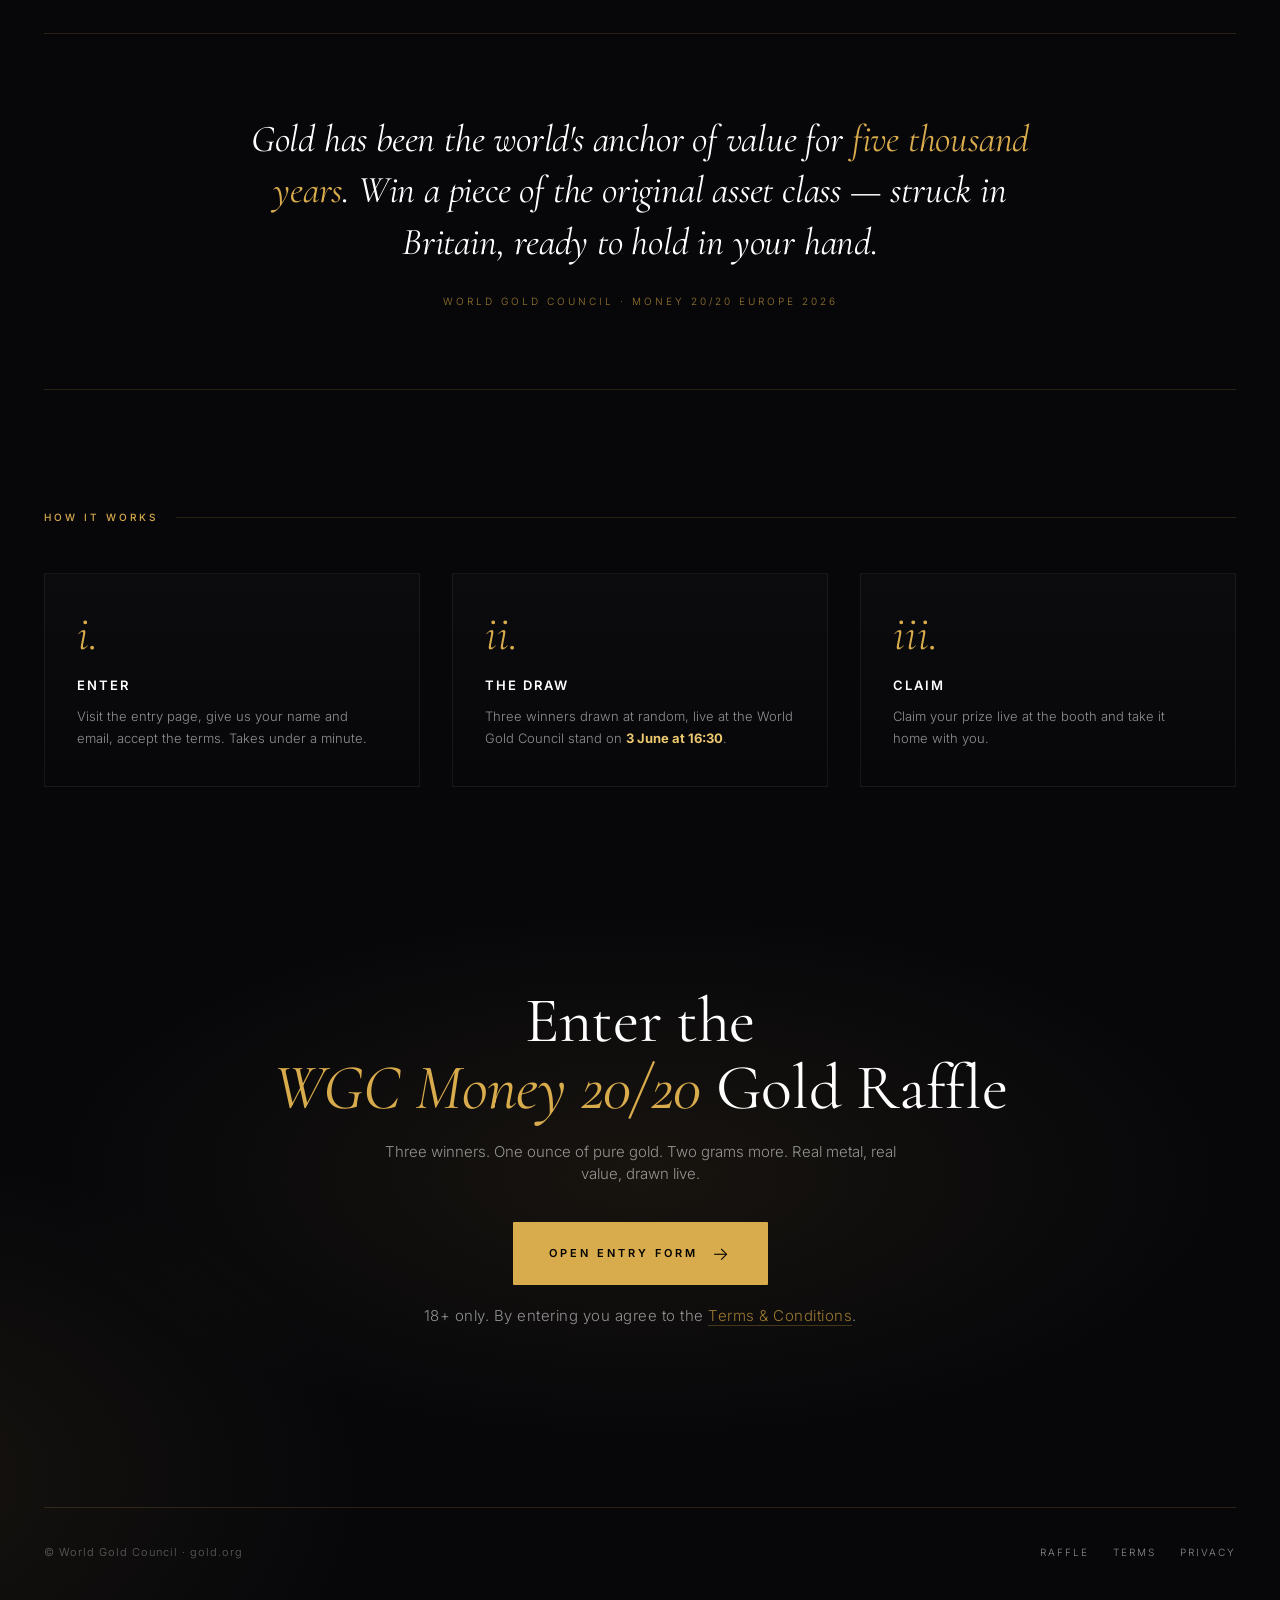
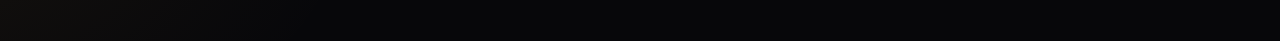
==== commit fc75155b: "Updated title and details" ====
--- a/index.html
+++ b/index.html
@@ -3,22 +3,21 @@
 <head>
 <meta charset="UTF-8">
 <meta name="viewport" content="width=device-width, initial-scale=1.0">
-<title>The Britannia Gold Giveaway — World Gold Council</title>
+<title>The WGC Money 20/20 Gold Raffle — World Gold Council</title>
 <link rel="preconnect" href="https://fonts.googleapis.com">
 <link rel="preconnect" href="https://fonts.gstatic.com" crossorigin>
 <link href="https://fonts.googleapis.com/css2?family=Cormorant+Garamond:ital,wght@0,300;0,400;0,500;0,600;1,300;1,400;1,500&family=Inter:wght@300;400;500;600;700&display=swap" rel="stylesheet">
 <link rel="stylesheet" href="styles.css">
 </head>
 <body>
-
 <!-- ═══ HEADER ═══ -->
 <header class="hdr">
-  <a class="brand" href="index.html">
+  <a class="brand" href="./">
     <img class="brand-logo" src="img/wgc-logo.png" alt="World Gold Council">
   </a>
   <nav class="nav">
-    <a class="on" href="index.html">Giveaway</a>
-    <a href="terms.html">Terms</a>
+    <a class="on" href="./">Raffle</a>
+    <a href="terms/">Terms</a>
     <a class="cta" href="#enter">Enter</a>
   </nav>
 </header>
@@ -29,35 +28,29 @@
   <!-- HERO -->
   <section class="hero">
     <div class="hero-copy">
-      <p class="eyebrow">Money 20/20 Europe · Exclusive Giveaway</p>
-      <h1 class="hero-title">The Britannia<br><em>Gold</em> Giveaway</h1>
+      <p class="eyebrow">Money 20/20 Europe · Exclusive Raffle</p>
+      <h1 class="hero-title">The WGC Money 20/20<br><em>Gold</em> Raffle</h1>
       <p class="hero-sub">
         The World Gold Council is giving away real, investment-grade gold &mdash;
         a 1oz Britannia coin and two 1g Britannia bars &mdash; live at our stand.
         Enter once. Three winners drawn.
       </p>
-
       <div class="hero-meta">
         <div class="hero-meta-item">
           <span class="hero-meta-label">Prizes</span>
-          <span class="hero-meta-value">3 winners</span>
-        </div>
-        <div class="hero-meta-item">
-          <span class="hero-meta-label">Total gold</span>
-          <span class="hero-meta-value">31.1g + 2g</span>
+          <span class="hero-meta-value">3</span>
         </div>
         <div class="hero-meta-item">
           <span class="hero-meta-label">Draw</span>
           <span class="hero-meta-value">3 Jun · 16:30</span>
         </div>
       </div>
-
       <a class="hero-cta" href="#enter" id="cta-top">
-        Enter the Giveaway
+        Enter the Raffle
         <span class="arrow">→</span>
       </a>
       <p class="hero-fine">
-        Open to attendees 18+. See <a href="terms.html">full terms &amp; conditions</a>.
+        Open to attendees 18+. See <a href="terms/">full Terms &amp; Conditions</a>.
       </p>
     </div>
 
@@ -67,18 +60,14 @@
         <span class="ring r1"></span>
         <span class="ring r2"></span>
         <span class="ring r3"></span>
-
         <!-- 1g bar — top right -->
         <div class="bar-stage b2">
           <img class="product-bar" src="img/britannia-1g-bar.webp" alt="Royal Mint Britannia 1g Gold Bar">
         </div>
-
         <!-- 1oz coin centre -->
         <div class="coin-stage">
           <img class="product-coin" src="img/britannia-1oz-coin.jpg" alt="Britannia 2026 1oz Gold Bullion Coin">
         </div>
-
-
         <!-- 1g bar — bottom left -->
         <div class="bar-stage b1">
           <img class="product-bar" src="img/britannia-1g-bar.webp" alt="Royal Mint Britannia 1g Gold Bar">
@@ -90,7 +79,6 @@
   <!-- ═══ PRIZES ═══ -->
   <p class="section-label">The Prizes</p>
   <section class="prizes">
-
     <article class="prize">
       <div class="prize-art">
         <img class="product-coin" src="img/britannia-1oz-coin.jpg" alt="Britannia 2026 1oz Gold Bullion Coin">
@@ -135,7 +123,6 @@
         </div>
       </div>
     </article>
-
   </section>
 
   <!-- ═══ BAND ═══ -->
@@ -164,20 +151,20 @@
     <div class="step">
       <div class="step-num">iii.</div>
       <p class="step-title">Claim</p>
-      <p class="step-desc">Present at the draw to collect on the day, or we'll ship your prize by tracked insured courier within 30 days.</p>
+      <p class="step-desc">Claim your prize live at the booth and take it home with you.</p>
     </div>
   </section>
 
   <!-- ═══ FINAL CTA ═══ -->
   <section class="final-cta" id="enter">
-    <h2>Enter the<br><em>Britannia Gold</em> Giveaway</h2>
+    <h2>Enter the<br><em>WGC Money 20/20</em> Gold Raffle</h2>
     <p>Three winners. One ounce of pure gold. Two grams more. Real metal, real value, drawn live.</p>
     <a class="hero-cta" href="#" id="cta-form">
       Open Entry Form
       <span class="arrow">→</span>
     </a>
     <p class="hero-fine" style="margin-top:20px">
-      18+ only. By entering you agree to the <a href="terms.html">terms &amp; conditions</a>.
+      18+ only. By entering you agree to the <a href="terms/">Terms &amp; Conditions</a>.
     </p>
   </section>
 
@@ -185,8 +172,8 @@
   <footer class="footer">
     <div class="footer-left">© World Gold Council · gold.org</div>
     <div class="footer-right">
-      <a href="index.html">Giveaway</a>
-      <a href="terms.html">Terms</a>
+      <a href="./">Raffle</a>
+      <a href="terms/">Terms</a>
       <a href="https://www.gold.org/privacy-policy" target="_blank" rel="noopener">Privacy</a>
     </div>
   </footer>
@@ -194,80 +181,77 @@
 </main>
 
 <script>
-  (function(){
-    var FORM_URL = 'https://woobox.com/uxaxvy';
-    var triggers = document.querySelectorAll('#cta-top, .nav .cta, #cta-form');
-
-    function openOverlay(e){
-      if(e) e.preventDefault();
-      if(document.getElementById('form-overlay')) return;
-
-      var overlay = document.createElement('div');
-      overlay.id = 'form-overlay';
-      overlay.innerHTML =
-        '<div class="fo-hdr">' +
-          '<a class="brand" href="#" data-close>' +
-            '<img class="brand-logo" src="img/wgc-logo.png" alt="World Gold Council">' +
-          '</a>' +
-          '<button class="fo-close" type="button" data-close aria-label="Close form">' +
-            '<span style="font-size:14px;line-height:1">&times;</span> Close' +
-          '</button>' +
+(function(){
+  var FORM_URL = 'https://woobox.com/uxaxvy';
+  var triggers = document.querySelectorAll('#cta-top, .nav .cta, #cta-form');
+
+  function openOverlay(e){
+    if(e) e.preventDefault();
+    if(document.getElementById('form-overlay')) return;
+    var overlay = document.createElement('div');
+    overlay.id = 'form-overlay';
+    overlay.innerHTML =
+      '<div class="fo-hdr">' +
+        '<a class="brand" href="#" data-close>' +
+          '<img class="brand-logo" src="img/wgc-logo.png" alt="World Gold Council">' +
+        '</a>' +
+        '<button class="fo-close" type="button" data-close aria-label="Close form">' +
+          '<span style="font-size:14px;line-height:1">&times;</span> Close' +
+        '</button>' +
+      '</div>' +
+      '<div class="fo-body">' +
+        '<div class="fo-loader">' +
+          '<span class="fo-loader-mark"></span>' +
+          '<span class="fo-loader-label">Loading entry form…</span>' +
         '</div>' +
-        '<div class="fo-body">' +
-          '<div class="fo-loader">' +
-            '<span class="fo-loader-mark"></span>' +
-            '<span class="fo-loader-label">Loading entry form…</span>' +
-          '</div>' +
-          '<iframe class="fo-frame" src="' + FORM_URL + '" title="Enter the Britannia Gold Giveaway" allow="clipboard-write"></iframe>' +
-        '</div>';
-
-      document.body.appendChild(overlay);
-      document.body.classList.add('overlay-open');
-
-      // Reveal the iframe once it has finished loading; fall back to a timer
-      // in case the load event never fires (cross-origin quirks).
-      var frame  = overlay.querySelector('.fo-frame');
-      var loader = overlay.querySelector('.fo-loader');
-      var revealed = false;
-      function reveal(){
-        if(revealed) return; revealed = true;
-        frame.classList.add('ready');
-        loader.classList.add('hide');
-        setTimeout(function(){ if(loader && loader.parentNode) loader.parentNode.removeChild(loader); }, 400);
-      }
-      frame.addEventListener('load', reveal);
-      setTimeout(reveal, 4500); // safety fallback
-
-      overlay.querySelectorAll('[data-close]').forEach(function(b){
-        b.addEventListener('click', closeOverlay);
-      });
-      document.addEventListener('keydown', escHandler);
+        '<iframe class="fo-frame" src="' + FORM_URL + '" title="Enter the WGC Money 20/20 Gold Raffle" allow="clipboard-write"></iframe>' +
+      '</div>';
+    document.body.appendChild(overlay);
+    document.body.classList.add('overlay-open');
+
+    var frame = overlay.querySelector('.fo-frame');
+    var loader = overlay.querySelector('.fo-loader');
+    var revealed = false;
+
+    function reveal(){
+      if(revealed) return; revealed = true;
+      frame.classList.add('ready');
+      loader.classList.add('hide');
+      setTimeout(function(){ if(loader && loader.parentNode) loader.parentNode.removeChild(loader); }, 400);
     }
 
-    function closeOverlay(e){
-      if(e) e.preventDefault();
-      var overlay = document.getElementById('form-overlay');
-      if(!overlay) return;
-      overlay.classList.add('closing');
-      document.removeEventListener('keydown', escHandler);
-      setTimeout(function(){
-        overlay.remove();
-        document.body.classList.remove('overlay-open');
-      }, 240);
-    }
-
-    function escHandler(ev){
-      if(ev.key === 'Escape') closeOverlay();
-    }
-
-    triggers.forEach(function(el){
-      el.setAttribute('href', FORM_URL);   // graceful fallback if JS fails
-      el.removeAttribute('target');
-      el.removeAttribute('rel');
-      el.addEventListener('click', openOverlay);
+    frame.addEventListener('load', reveal);
+    setTimeout(reveal, 4500);
+
+    overlay.querySelectorAll('[data-close]').forEach(function(b){
+      b.addEventListener('click', closeOverlay);
     });
-  })();
+    document.addEventListener('keydown', escHandler);
+  }
+
+  function closeOverlay(e){
+    if(e) e.preventDefault();
+    var overlay = document.getElementById('form-overlay');
+    if(!overlay) return;
+    overlay.classList.add('closing');
+    document.removeEventListener('keydown', escHandler);
+    setTimeout(function(){
+      overlay.remove();
+      document.body.classList.remove('overlay-open');
+    }, 240);
+  }
+
+  function escHandler(ev){
+    if(ev.key === 'Escape') closeOverlay();
+  }
+
+  triggers.forEach(function(el){
+    el.setAttribute('href', FORM_URL);
+    el.removeAttribute('target');
+    el.removeAttribute('rel');
+    el.addEventListener('click', openOverlay);
+  });
+})();
 </script>
-
 </body>
 </html>
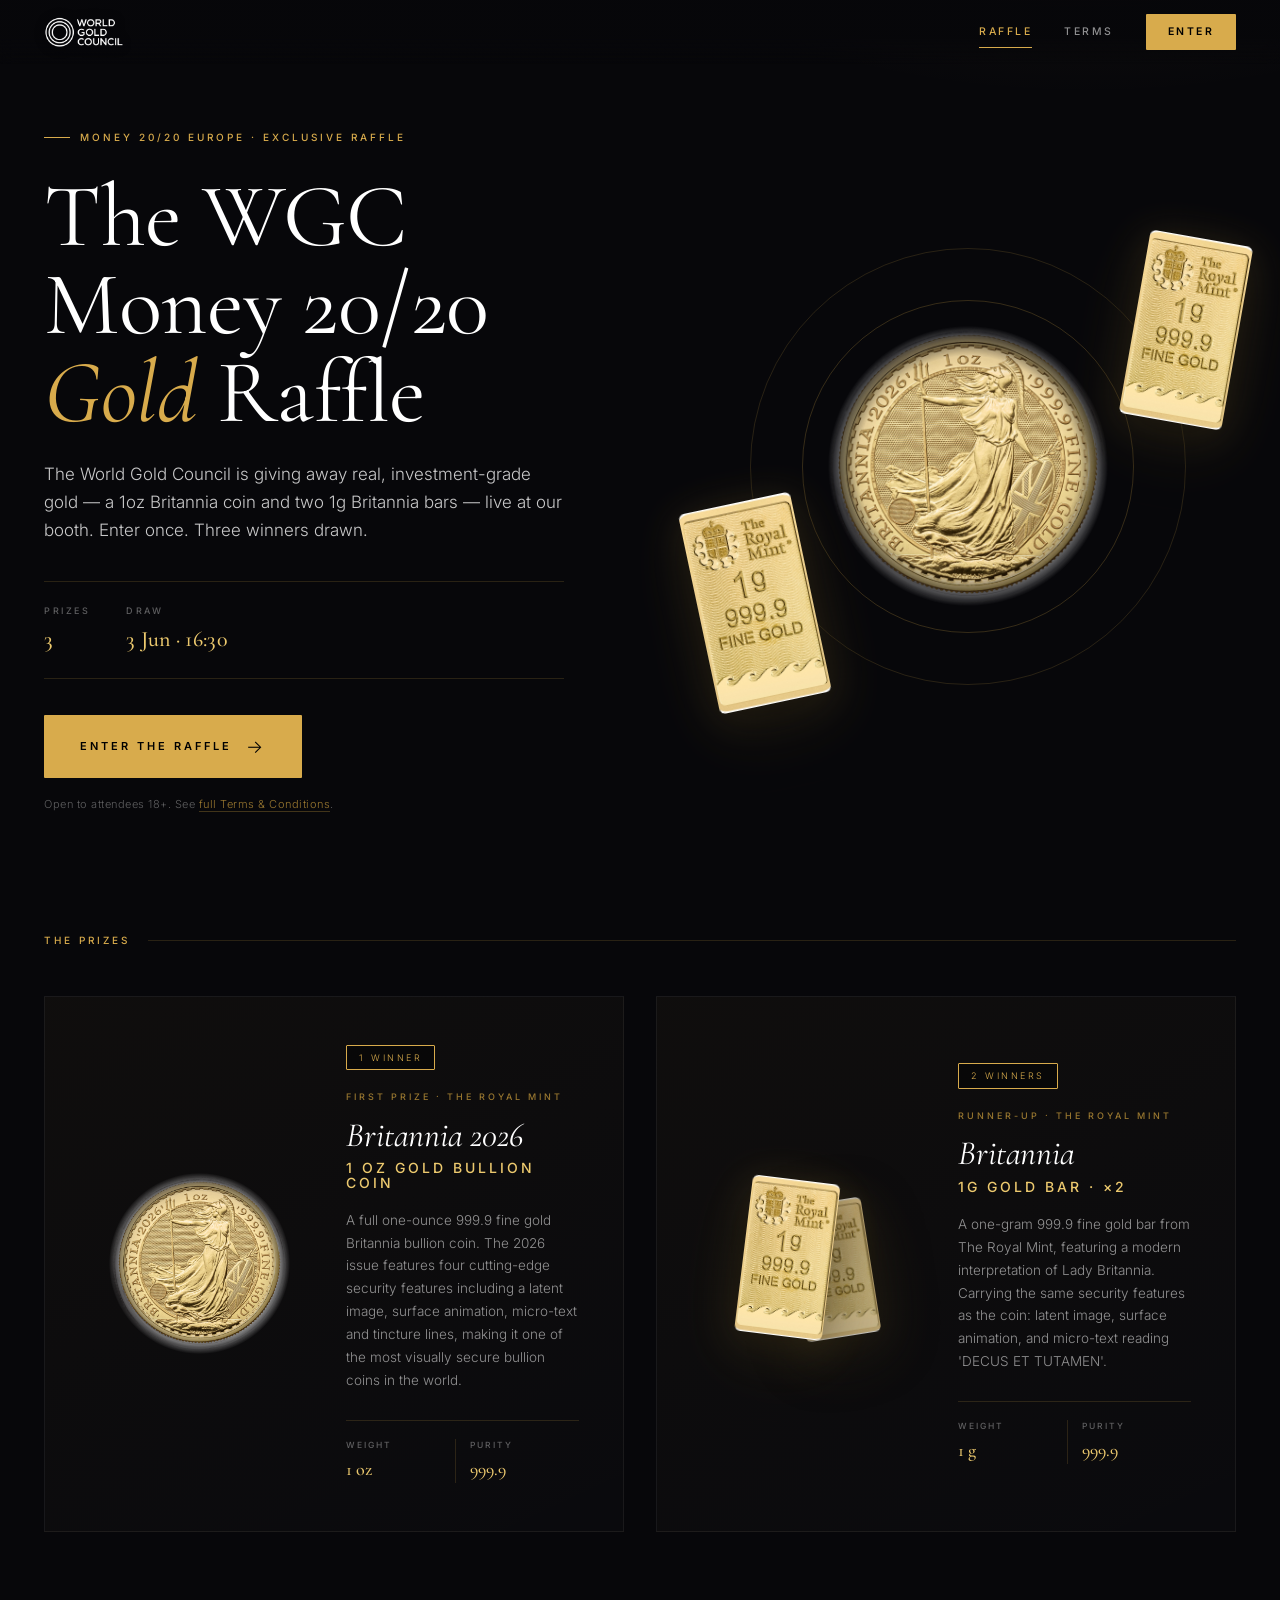
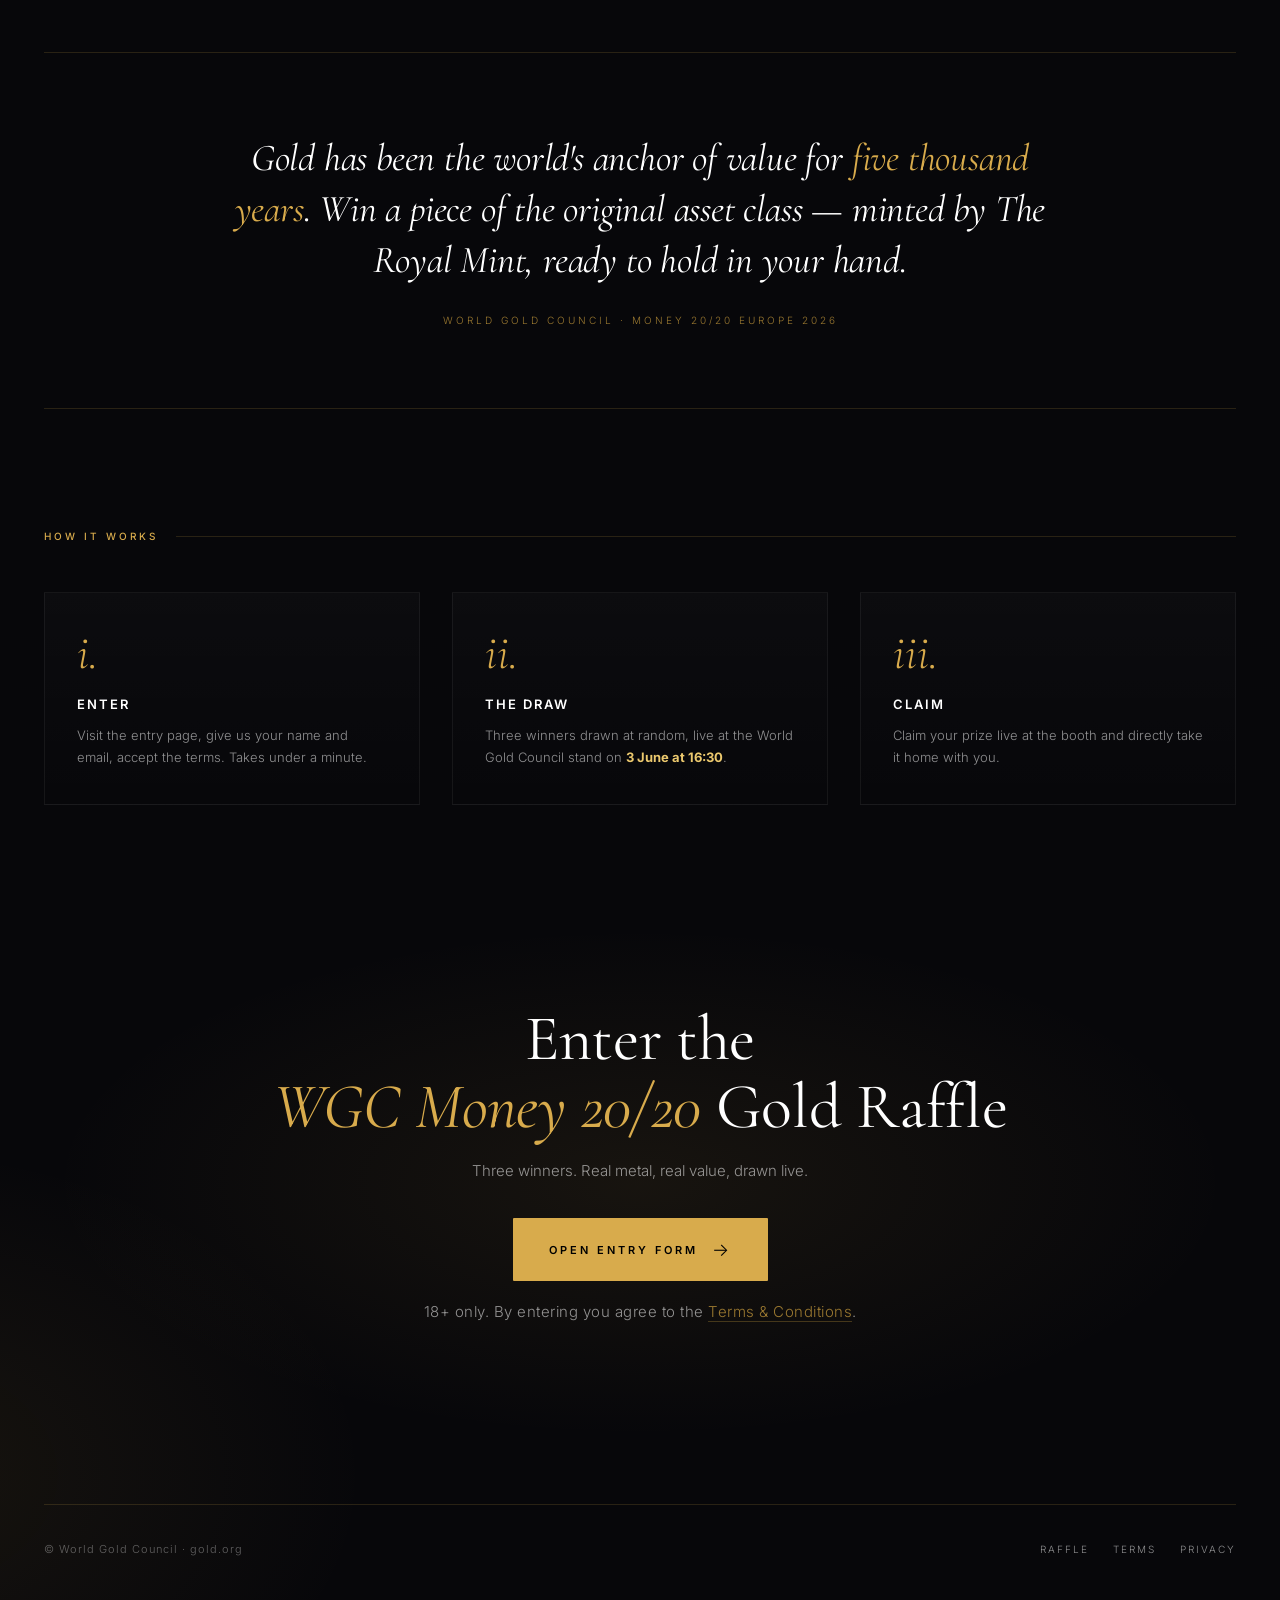
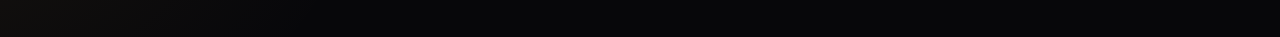
==== commit 48f86970: "edited text details" ====
--- a/index.html
+++ b/index.html
@@ -32,7 +32,7 @@
       <h1 class="hero-title">The WGC Money 20/20<br><em>Gold</em> Raffle</h1>
       <p class="hero-sub">
         The World Gold Council is giving away real, investment-grade gold &mdash;
-        a 1oz Britannia coin and two 1g Britannia bars &mdash; live at our stand.
+        a 1oz Britannia coin and two 1g Britannia bars &mdash; live at our booth.
         Enter once. Three winners drawn.
       </p>
       <div class="hero-meta">
@@ -86,16 +86,17 @@
       <div class="prize-body">
         <span class="badge">1 Winner</span>
         <p class="prize-kicker">First Prize · The Royal Mint</p>
-        <h3 class="prize-title">Britannia 2026<strong>1oz Gold Bullion Coin</strong></h3>
+        <h3 class="prize-title">Britannia 2026<strong>1 oz Gold Bullion Coin</strong></h3>
         <p class="prize-desc">
-          A full one-ounce 24 carat gold Britannia, struck by The Royal Mint
-          and UK legal tender. The 2026 issue carries the new monarch effigy
-          and the iconic standing Britannia on the reverse.
+          A full one-ounce 999.9 fine gold Britannia bullion coin. 
+          The 2026 issue features four cutting-edge security features 
+          including a latent image, surface animation, micro-text 
+          and tincture lines, making it one of the most visually 
+          secure bullion coins in the world.
         </p>
         <div class="prize-specs">
           <div class="spec"><span class="spec-label">Weight</span><span class="spec-value">1 oz</span></div>
           <div class="spec"><span class="spec-label">Purity</span><span class="spec-value">999.9</span></div>
-          <div class="spec"><span class="spec-label">Issuer</span><span class="spec-value">Royal Mint</span></div>
         </div>
       </div>
     </article>
@@ -112,14 +113,13 @@
         <p class="prize-kicker">Runner-up · The Royal Mint</p>
         <h3 class="prize-title">Britannia<strong>1g Gold Bar · ×2</strong></h3>
         <p class="prize-desc">
-          A 1 gram Britannia bullion bar in 24 carat investment-grade gold,
-          struck by The Royal Mint and assay-sealed. Two winners drawn &mdash;
-          one bar each, supplied via BullionByPost.
+          A one-gram 999.9 fine gold bar from The Royal Mint, featuring a modern 
+          interpretation of Lady Britannia. Carrying the same security features as the coin:
+          latent image, surface animation, and micro-text reading 'DECUS ET TUTAMEN'.
         </p>
         <div class="prize-specs">
-          <div class="spec"><span class="spec-label">Weight</span><span class="spec-value">1 g ×2</span></div>
+          <div class="spec"><span class="spec-label">Weight</span><span class="spec-value">1 g</span></div>
           <div class="spec"><span class="spec-label">Purity</span><span class="spec-value">999.9</span></div>
-          <div class="spec"><span class="spec-label">Issuer</span><span class="spec-value">Royal Mint</span></div>
         </div>
       </div>
     </article>
@@ -129,7 +129,7 @@
   <section class="band">
     <p class="quote">
       Gold has been the world's anchor of value for <em>five thousand years</em>.
-      Win a piece of the original asset class &mdash; struck in Britain,
+      Win a piece of the original asset class &mdash; minted by The Royal Mint,
       ready to hold in your hand.
     </p>
     <p class="attrib">World Gold Council · Money 20/20 Europe 2026</p>
@@ -151,14 +151,14 @@
     <div class="step">
       <div class="step-num">iii.</div>
       <p class="step-title">Claim</p>
-      <p class="step-desc">Claim your prize live at the booth and take it home with you.</p>
+      <p class="step-desc">Claim your prize live at the booth and directly take it home with you.</p>
     </div>
   </section>
 
   <!-- ═══ FINAL CTA ═══ -->
   <section class="final-cta" id="enter">
     <h2>Enter the<br><em>WGC Money 20/20</em> Gold Raffle</h2>
-    <p>Three winners. One ounce of pure gold. Two grams more. Real metal, real value, drawn live.</p>
+    <p>Three winners. Real metal, real value, drawn live.</p>
     <a class="hero-cta" href="#" id="cta-form">
       Open Entry Form
       <span class="arrow">→</span>
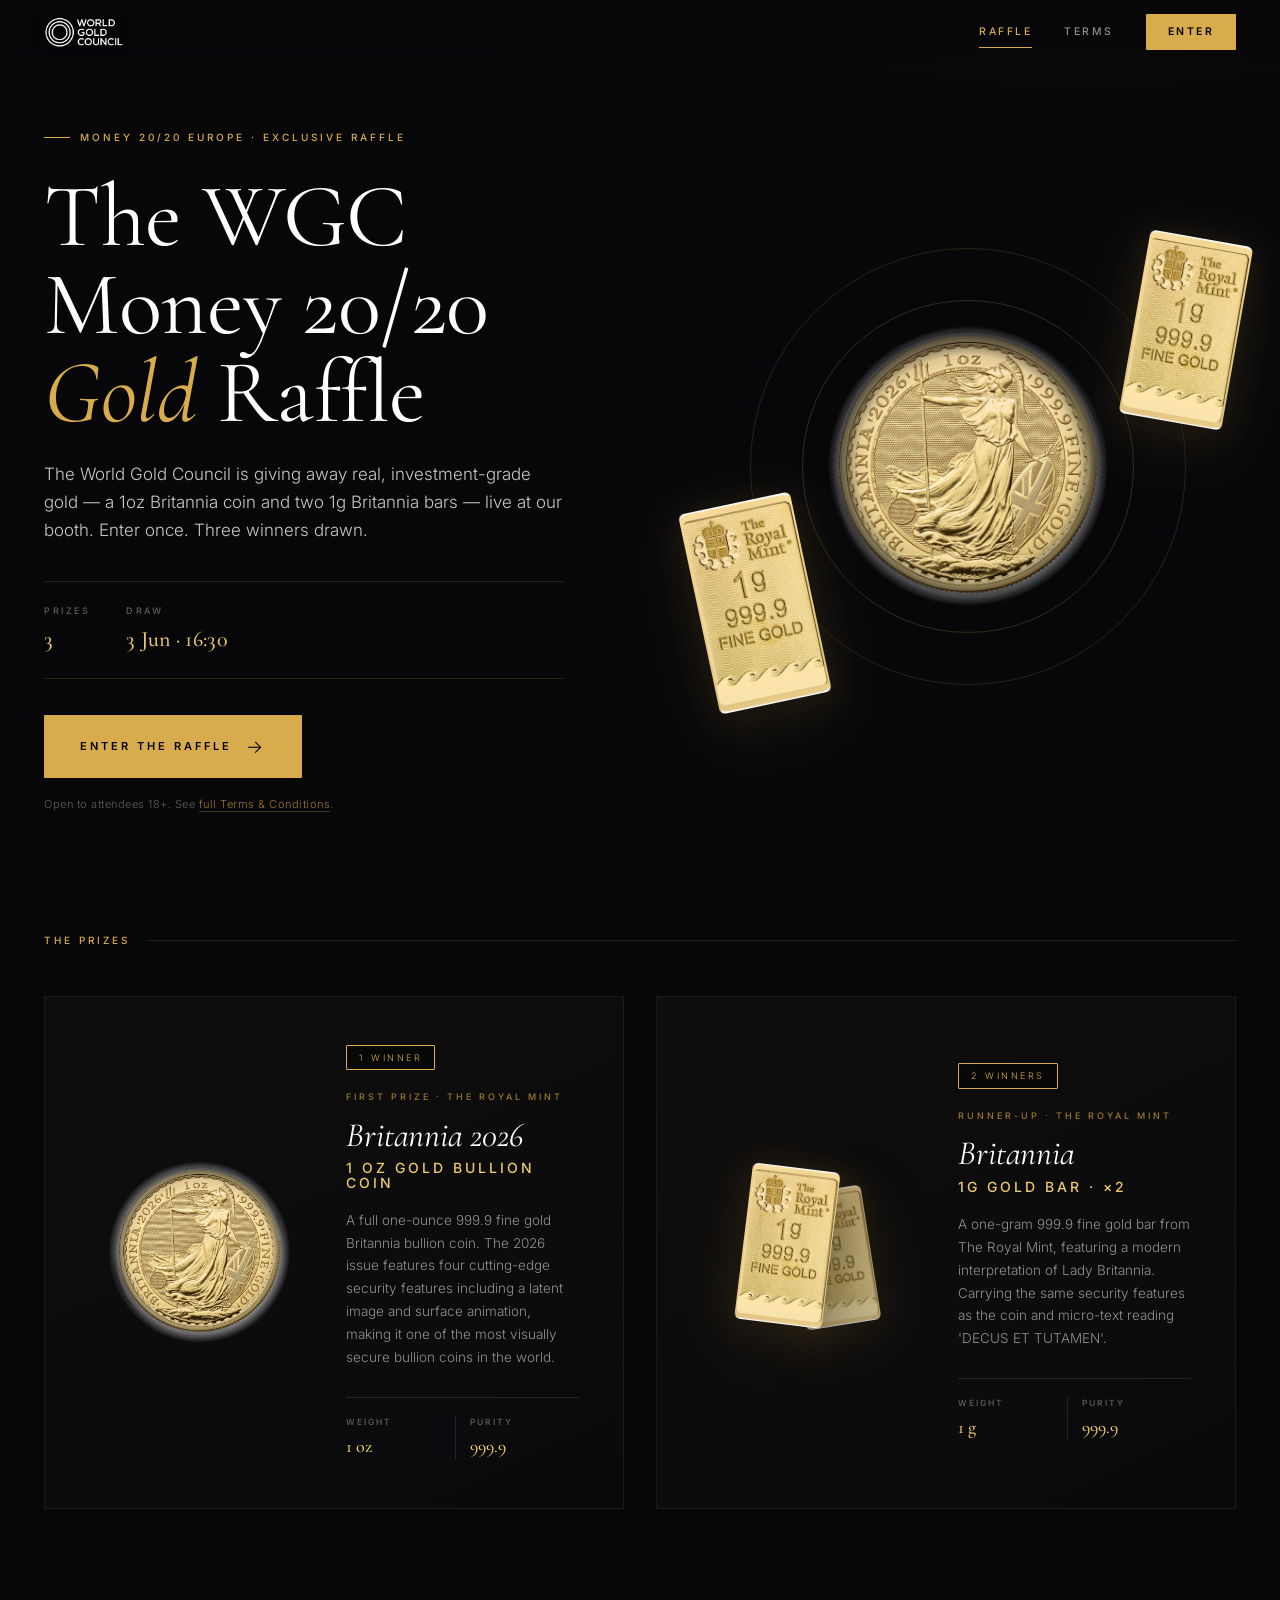
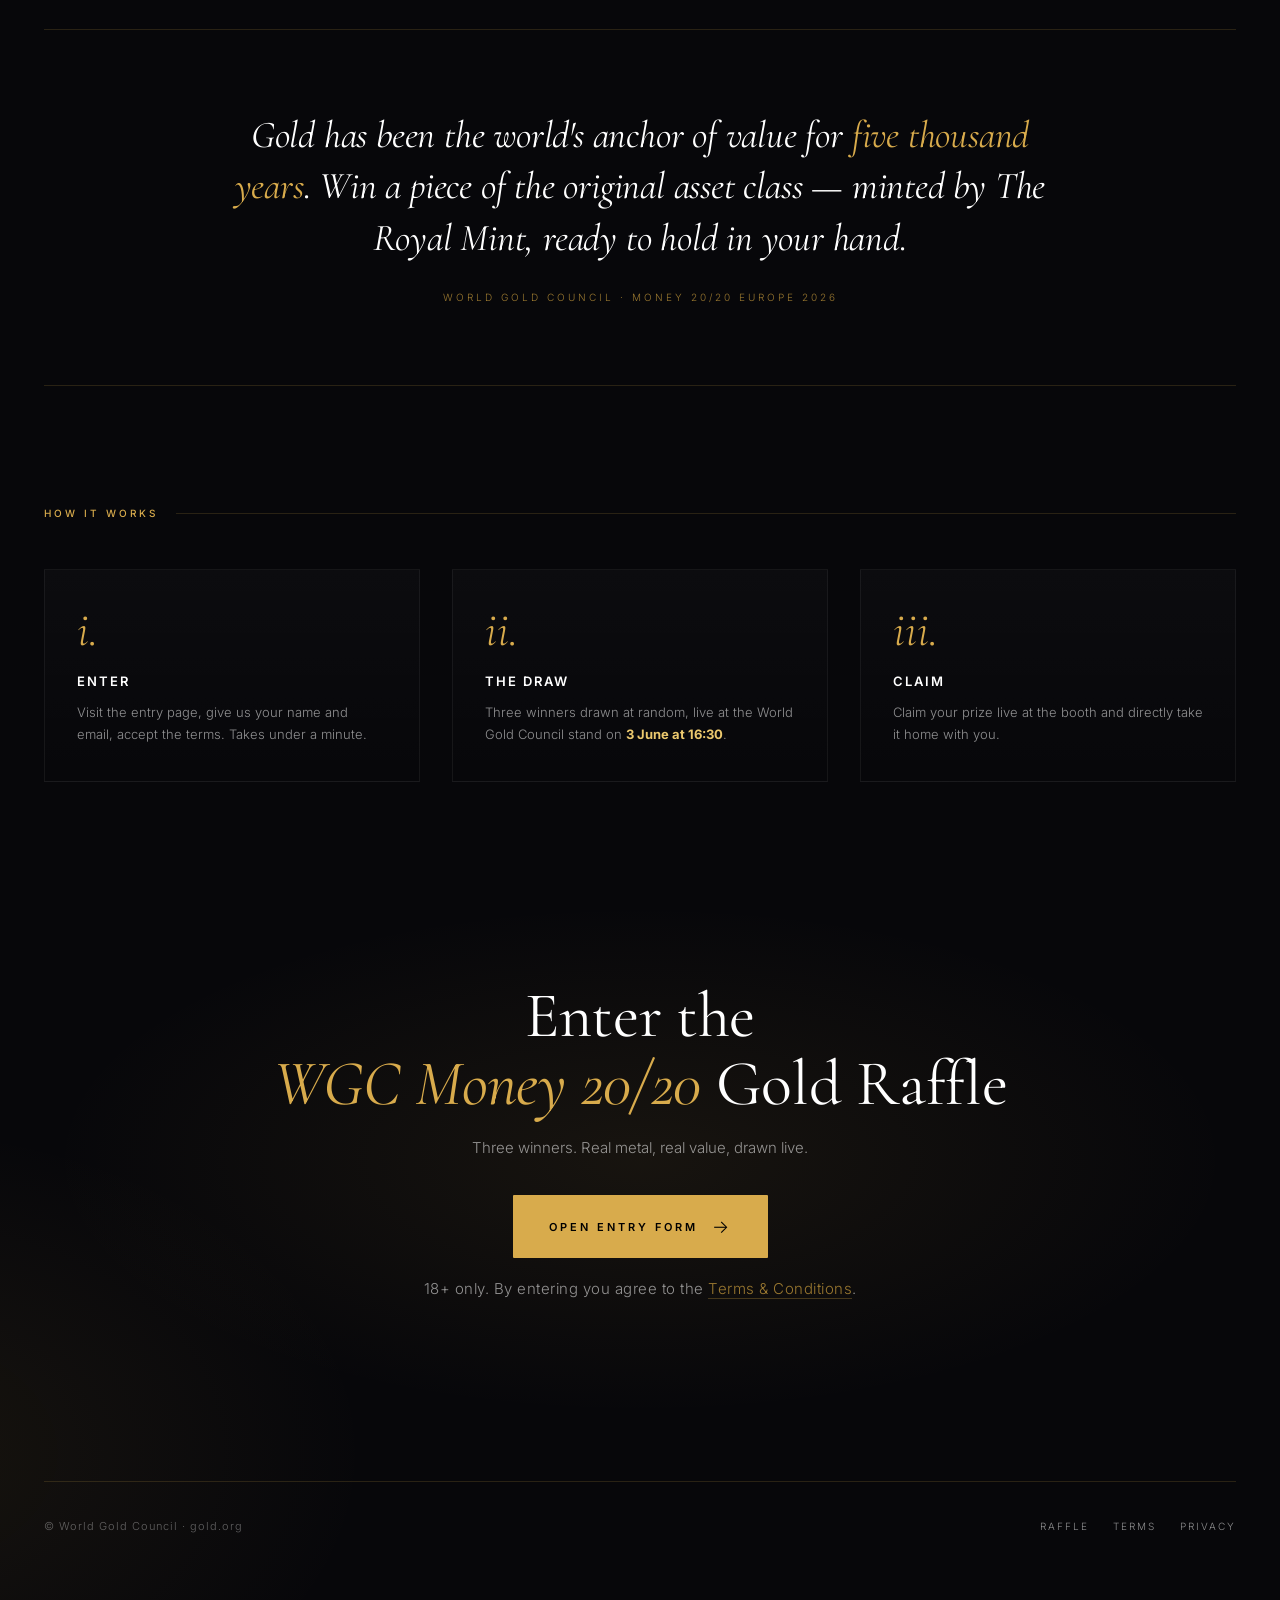
==== commit 0bd21cfe: "Simplify prize descriptions Removed redundant phrases from prize descriptions." ====
--- a/index.html
+++ b/index.html
@@ -90,9 +90,8 @@
         <p class="prize-desc">
           A full one-ounce 999.9 fine gold Britannia bullion coin. 
           The 2026 issue features four cutting-edge security features 
-          including a latent image, surface animation, micro-text 
-          and tincture lines, making it one of the most visually 
-          secure bullion coins in the world.
+          including a latent image and surface animation, making it one 
+          of the most visually secure bullion coins in the world.
         </p>
         <div class="prize-specs">
           <div class="spec"><span class="spec-label">Weight</span><span class="spec-value">1 oz</span></div>
@@ -114,8 +113,8 @@
         <h3 class="prize-title">Britannia<strong>1g Gold Bar · ×2</strong></h3>
         <p class="prize-desc">
           A one-gram 999.9 fine gold bar from The Royal Mint, featuring a modern 
-          interpretation of Lady Britannia. Carrying the same security features as the coin:
-          latent image, surface animation, and micro-text reading 'DECUS ET TUTAMEN'.
+          interpretation of Lady Britannia. Carrying the same security features as the coin
+          and micro-text reading 'DECUS ET TUTAMEN'.
         </p>
         <div class="prize-specs">
           <div class="spec"><span class="spec-label">Weight</span><span class="spec-value">1 g</span></div>
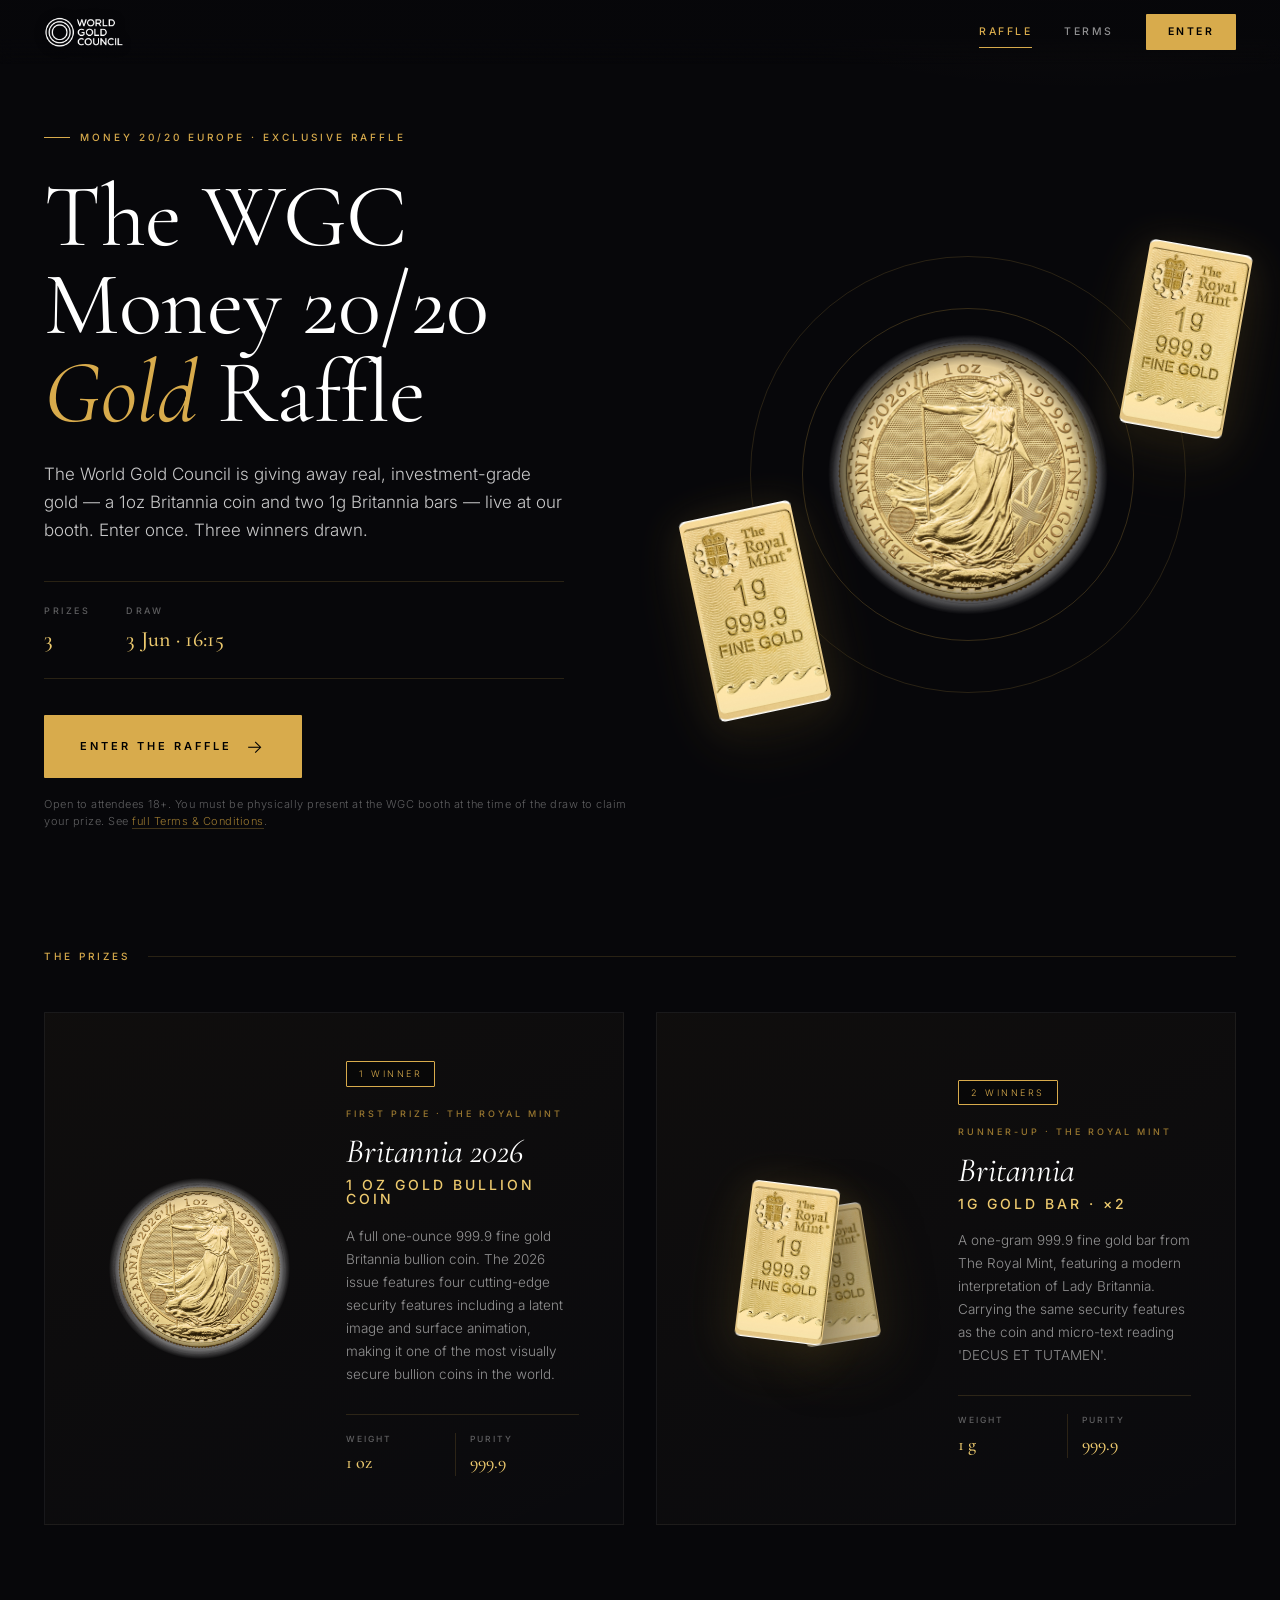
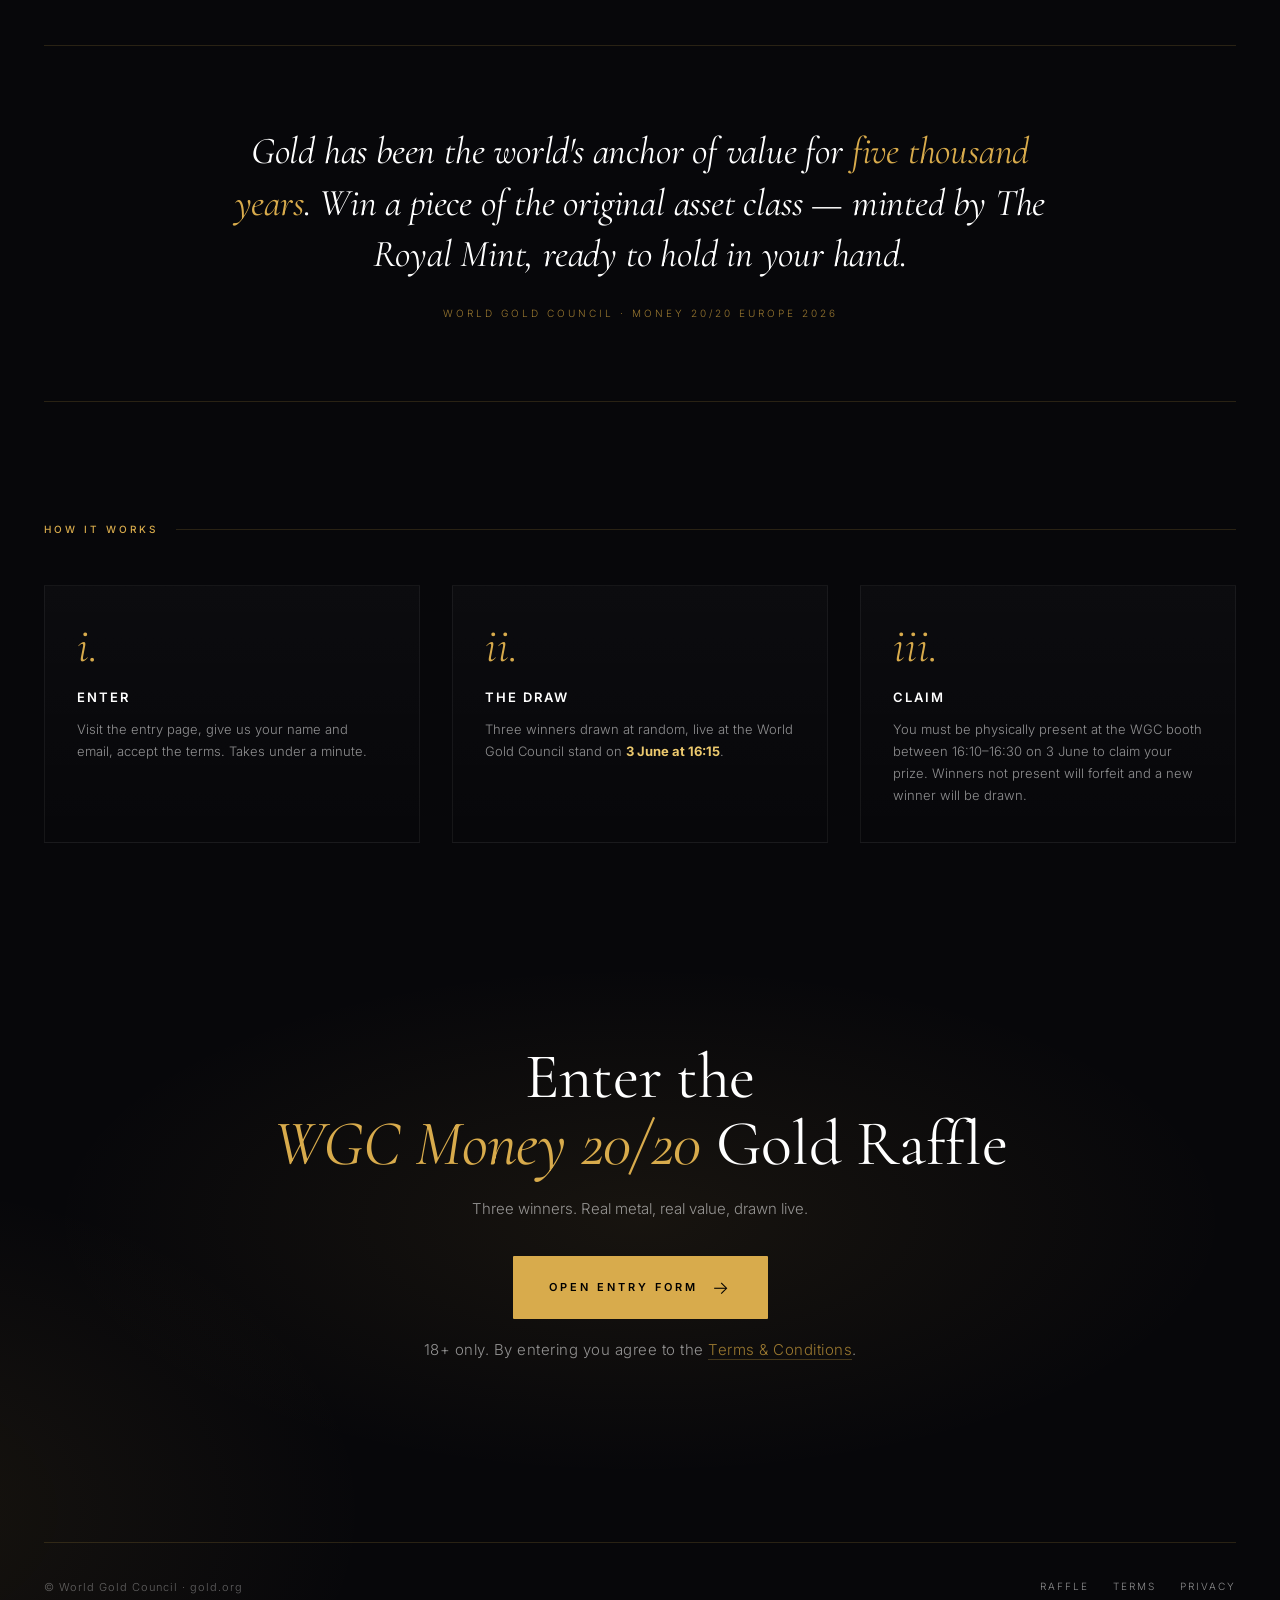
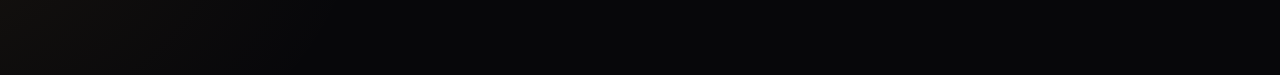
==== commit 333029e2: "added requirement to be present at draw" ====
--- a/index.html
+++ b/index.html
@@ -42,7 +42,7 @@
         </div>
         <div class="hero-meta-item">
           <span class="hero-meta-label">Draw</span>
-          <span class="hero-meta-value">3 Jun · 16:30</span>
+          <span class="hero-meta-value">3 Jun · 16:15</span>
         </div>
       </div>
       <a class="hero-cta" href="#enter" id="cta-top">
@@ -50,7 +50,7 @@
         <span class="arrow">→</span>
       </a>
       <p class="hero-fine">
-        Open to attendees 18+. See <a href="terms/">full Terms &amp; Conditions</a>.
+        Open to attendees 18+. You must be physically present at the WGC booth at the time of the draw to claim your prize. See <a href="terms/">full Terms &amp; Conditions</a>.
       </p>
     </div>
 
@@ -145,12 +145,12 @@
     <div class="step">
       <div class="step-num">ii.</div>
       <p class="step-title">The Draw</p>
-      <p class="step-desc">Three winners drawn at random, live at the World Gold Council stand on <strong style="color:var(--gold-lt)">3 June at 16:30</strong>.</p>
+      <p class="step-desc">Three winners drawn at random, live at the World Gold Council stand on <strong style="color:var(--gold-lt)">3 June at 16:15</strong>.</p>
     </div>
     <div class="step">
       <div class="step-num">iii.</div>
       <p class="step-title">Claim</p>
-      <p class="step-desc">Claim your prize live at the booth and directly take it home with you.</p>
+      <p class="step-desc">You must be physically present at the WGC booth between 16:10–16:30 on 3 June to claim your prize. Winners not present will forfeit and a new winner will be drawn.</p>
     </div>
   </section>
 
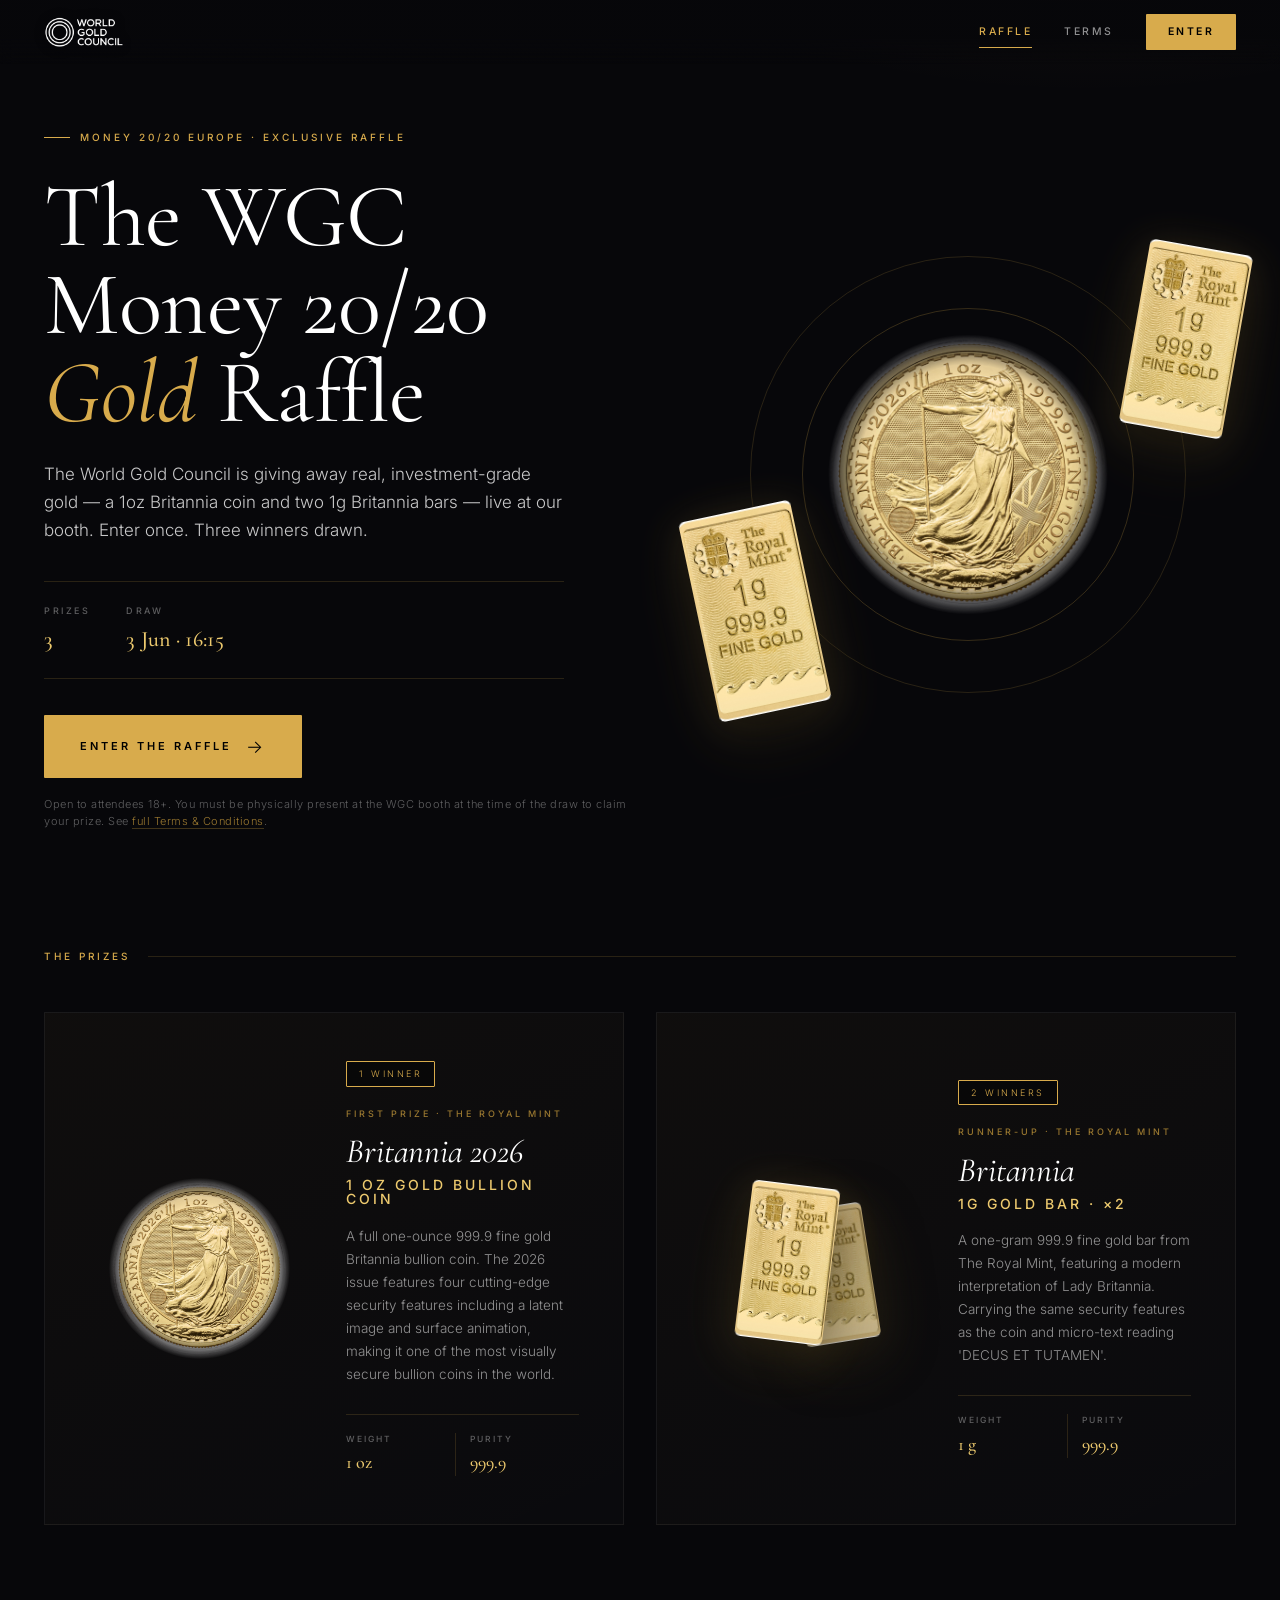
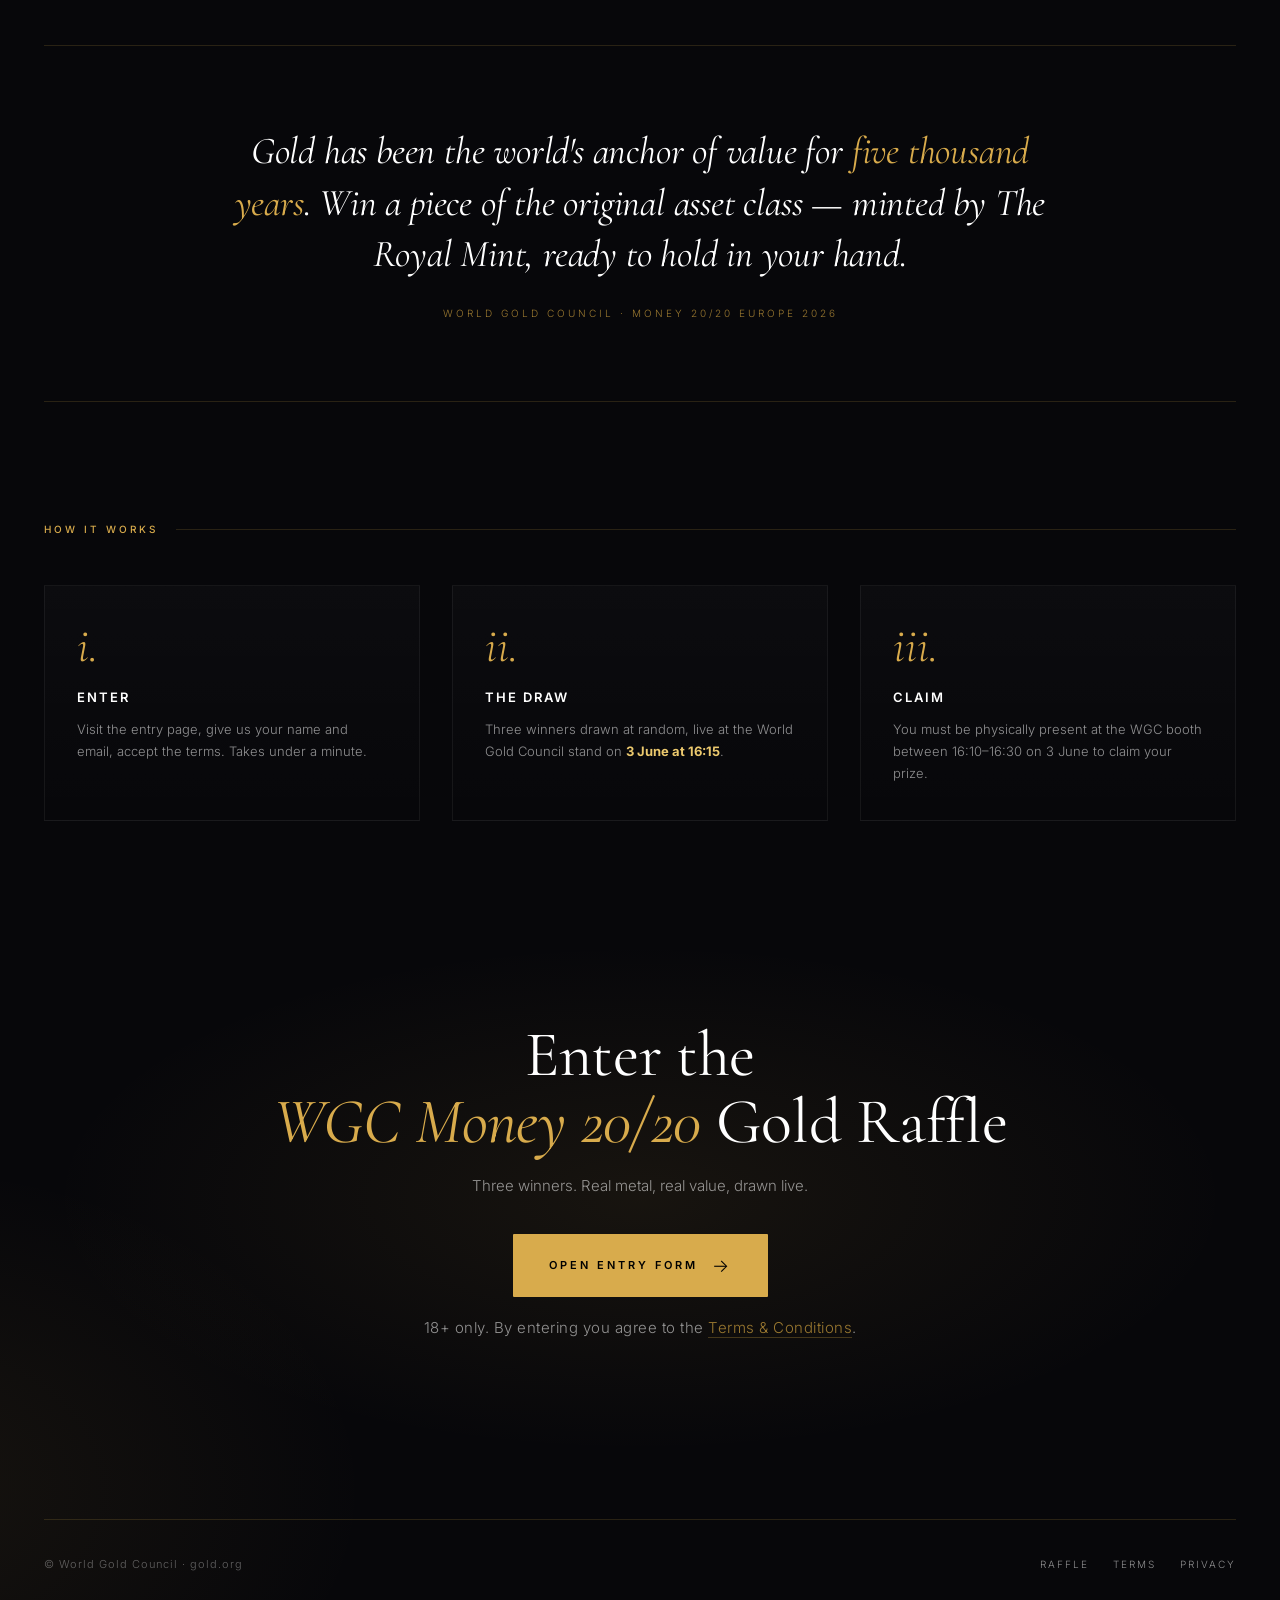
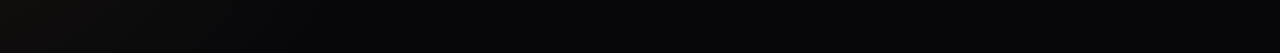
==== commit 059c63d1: "Update prize claim instructions in index.html Removed forfeiture information from prize claim instru" ====
--- a/index.html
+++ b/index.html
@@ -150,7 +150,7 @@
     <div class="step">
       <div class="step-num">iii.</div>
       <p class="step-title">Claim</p>
-      <p class="step-desc">You must be physically present at the WGC booth between 16:10–16:30 on 3 June to claim your prize. Winners not present will forfeit and a new winner will be drawn.</p>
+      <p class="step-desc">You must be physically present at the WGC booth between 16:10–16:30 on 3 June to claim your prize.</p>
     </div>
   </section>
 
